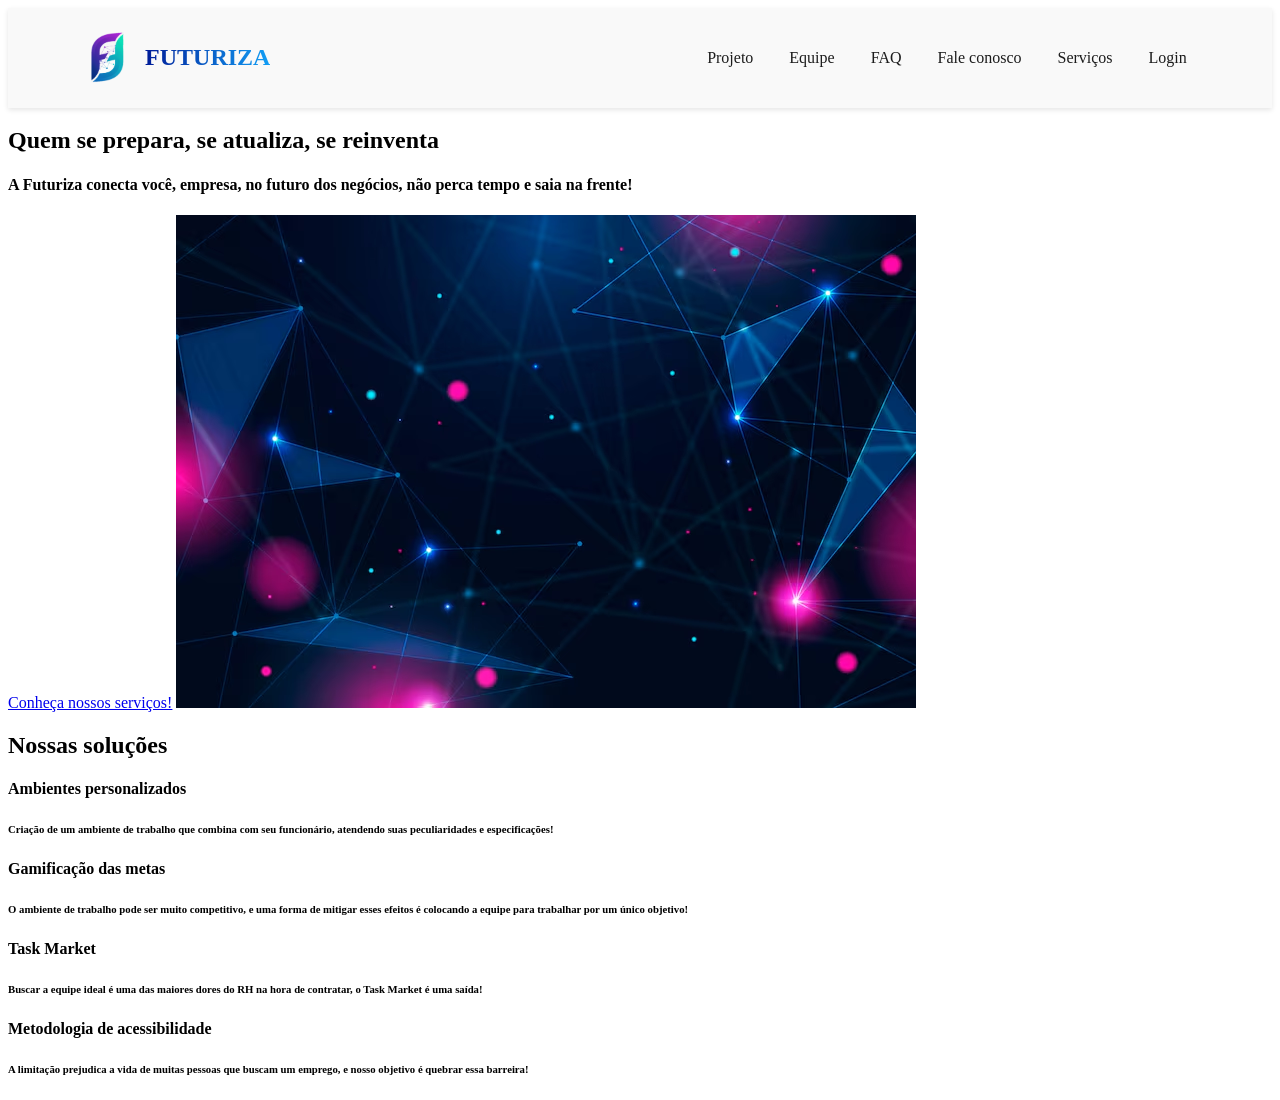
==== index.html @ 716cbae6 "Commit inicial" ====
<!DOCTYPE html>
<html lang="pt-br">
<head>
    <meta charset="UTF-8">
    <meta name="viewport" content="width=device-width, initial-scale=1.0">
    <link rel="stylesheet" href="css/style.css">
    <title>Document</title>
</head>
<body>
    <header>
        <section class="logoCompleto">
            <img src="img/Logo.png" alt="Logo da Futuriza">
            <div class="linkHome"><a href="index.html"><h1>FUTURIZA</h1></a></div>
        </section>
        <aside>
            <a href="sobre.html">Projeto</a>
            <a href="integrantes.html">Equipe</a>
            <a href="faq.html">FAQ</a>
            <a href="contato.html">Fale conosco</a>
            <a href="futuriza.html">Serviços</a>
            <a href="login.html">Login</a>
        </aside>
    </header>
    <main class="mainIndex">
        <section>
            <h1>Quem se prepara, se atualiza, se reinventa</h1>
            <h4>A Futuriza conecta você, empresa, no futuro dos negócios, não perca tempo e saia na frente!</h4>
            <a href="futuriza.html" class="button">Conheça nossos serviços!</a>
            <img src="img/fundoTechHome.avif" alt="Polígonos Azul e Roxo">
        </section>
        <section>
            <h2>Nossas soluções</h2>
            <nav class="quadros-container">
                <div class="quadros">
                    <h4>Ambientes personalizados</h4>
                    <h6>Criação de um ambiente de trabalho que combina
                        com seu funcionário, atendendo suas peculiaridades
                        e especificações!</h6>
                </div>
                <div class="quadros">
                    <h4>Gamificação das metas</h4>
                    <h6>O ambiente de trabalho pode ser muito competitivo,
                        e uma forma de mitigar esses efeitos é colocando
                        a equipe para trabalhar por um único objetivo!</h6>
                </div>
                <div class="quadros">
                    <h4>Task Market</h4>
                    <h6>Buscar a equipe ideal é uma das maiores dores do RH
                        na hora de contratar, o Task Market é uma saída!</h6>
                </div>
                <div class="quadros">
                    <h4>Metodologia de acessibilidade</h4>
                    <h6>A limitação prejudica a vida de muitas pessoas
                        que buscam um emprego, e nosso objetivo é quebrar
                        essa barreira!</h6>
                </div>
            </nav>
        </section>
    </main>
    <footer>

    </footer>   
</body>
</html>
---- css/style.css ----
header {
    background-color: #f9f9f9f9;
    padding: 15px 5%;
    display: flex;
    justify-content: space-between;
    align-items: center;
    box-shadow: 0 2px 5px rgba(0, 0, 0, 0.1);
}
.linkHome a{
    text-decoration: none;
}
.logoCompleto {
    display: flex;
    align-items: center;
}

.logoCompleto img {
    width: 13%;
}

.logoCompleto h1 {
    font-size: 1.5rem;
    background-image: linear-gradient(to right, #001c98, #129ef5);
    background-clip: text;
    color: transparent;
    margin: 0;
    font-weight: 700;
}

aside a {
    color: rgb(28, 28, 28);
    text-decoration: none;
    margin-right: 12px;
    padding: 5px 10px;
    
}

aside a:hover {
    color: rgb(35, 1, 122);
}




.contato {
    display: flex;
    flex-direction: column;
    align-items: center;
    justify-content: center;
    text-align: center;
    padding: 40px 20px;
    background-image: none; 
    background-color: #f8f9fa;
}
.contato h1 {
    color: #007bff;
    font-size: 2.5rem;
    margin-bottom: 20px;
}
.formulario {
    background-color: white; 
    border-radius: 15px;
    padding: 40px;
    max-width: 500px;
    width: 85%;
    margin: 20px auto; 
    box-shadow: 0 8px 25px rgba(0,0,0,0.15);
}
.formulario label {
    font-weight: 600;
    color: #343a40;
    margin-top: 5px;
}
.formulario input,
.formulario textarea {
    width: 100%;
    padding: 12px;
    margin-top: 6px;
    margin-bottom: 18px;
    border-radius: 8px;
    border: 1px solid #ced4da;
    font-size: 1rem;
    transition: border-color 0.3s;
}
.formulario input:focus,
.formulario textarea:focus {
    border-color: #007bff;
    outline: none;
    box-shadow: 0 0 0 3px rgba(0, 123, 255, 0.25);
}
.formulario button {
    align-self: center;
    width: 100%;
    padding: 12px 20px;
    border: none;
    border-radius: 50px;
    background-color: #28a745;
    color: white;
    font-size: 1.1rem;
    font-weight: 600;
    cursor: pointer;
    box-shadow: 0 4px 6px rgba(0,0,0,0.1);
    transition: background-color 0.3s, transform 0.3s;
}
.formulario button:hover {
    background-color: #1e7e34;
    transform: translateY(-2px);
}




.faq {
    
    background-image: none; 
    background-color: #f8f9fa; 
    display: flex;
    flex-direction: column;
    justify-content: center; 
    align-items: center;
    text-align: center;
    padding: 40px;
}
.perguntas {
    display: flex;
    flex-direction: column;
    align-items: center;
    background-color: white;
    border-radius: 10px;
    padding: 30px;
    max-width: 700px;
    box-shadow: 0 4px 15px rgba(0, 0, 0, 0.1);
}
.faq .texto h1 {
    color: #007bff;
    font-size: 2.5rem;
    margin-bottom: 30px;
}
.perguntas h3 {
    margin-top: 15px;
    color: #007bff;
    font-size: 1.3rem;
    font-weight: 600;
}
.perguntas p {
    margin-bottom: 15px;
    color: #444;
    line-height: 1.5;
    text-align: left;
    width: 100%;
}





.container-imagem{
    display: flex;
    justify-content: space-around;
    flex-wrap: wrap;
    margin: 50px auto;
    gap: 30px;
    padding: 0 20px;
}
.fotoIlda, .fotoPedro, .fotoLucas {
    width: 150px;
    height: 150px;
    object-fit: cover;
    border-radius: 50%;
    margin-bottom: 10px;
    border: 4px solid #007bff;
    box-shadow: 0 4px 8px rgba(0, 0, 0, 0.1);
}

.pessoasDaOng, .turmaDoBem, .roadMap, .fotoIlda, .fotoPedro, .fotoLucas {
    float: none; 
    margin: auto;
}


.container-imagem {
    display: flex;
    flex-wrap: wrap; 
    justify-content: center; 
    margin: 50px auto 0 auto;
    max-width: 800px;
}

.container-imagem > div {
    text-align: center;
    max-width: 250px;
    width: 50%;
    box-sizing: border-box; 
    padding: 0 10px;
    margin-bottom: 30px; 
}
.container-imagem > div:last-child {
    width: 100%; 
    max-width: 500px;
}


.container-imagem h3 {
    color: #343a40;
    font-size: 1.1rem;
    margin-top: 10px;
}
.container-imagem a {
    color: #007bff;
    font-weight: 600;
    transition: color 0.3s;
}
.container-imagem a:hover {
    color: #0056b3;
}
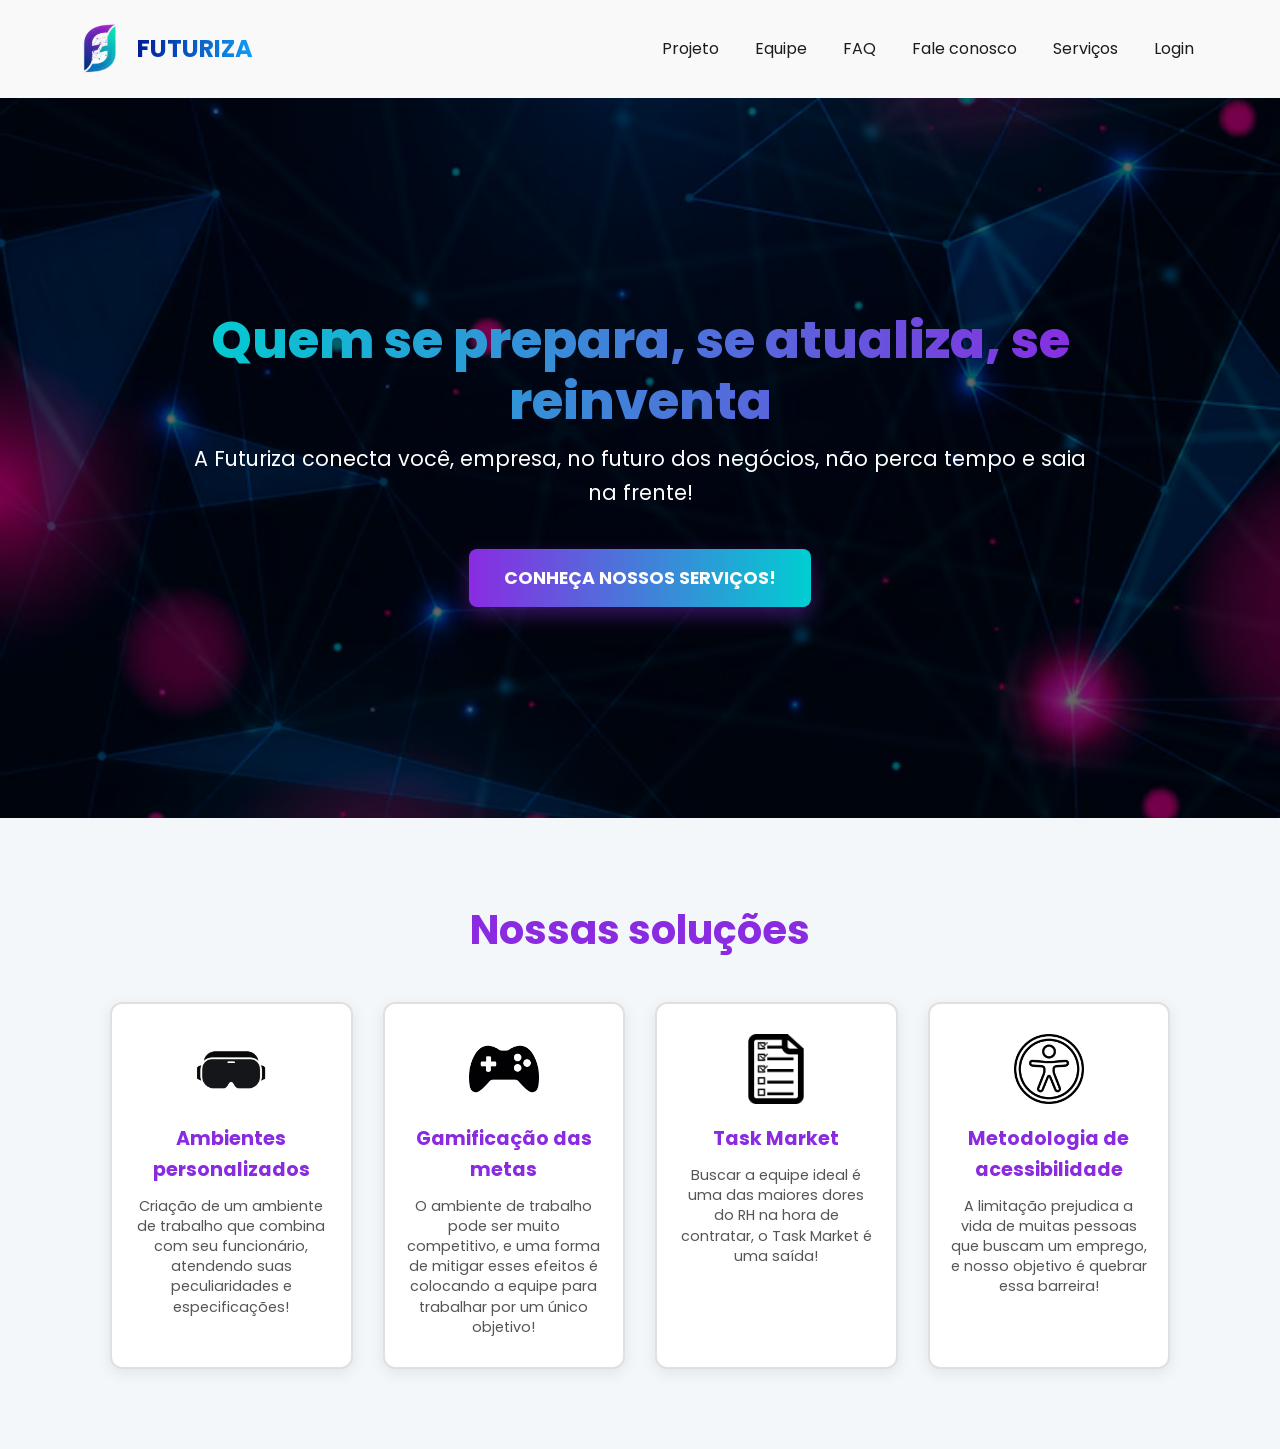
==== commit 14c70f40: "Versão 1.0" ====
--- a/index.html
+++ b/index.html
@@ -12,14 +12,14 @@
             <img src="img/Logo.png" alt="Logo da Futuriza">
             <div class="linkHome"><a href="index.html"><h1>FUTURIZA</h1></a></div>
         </section>
-        <aside>
+        <nav>
             <a href="sobre.html">Projeto</a>
             <a href="integrantes.html">Equipe</a>
             <a href="faq.html">FAQ</a>
             <a href="contato.html">Fale conosco</a>
             <a href="futuriza.html">Serviços</a>
             <a href="login.html">Login</a>
-        </aside>
+        </nav>
     </header>
     <main class="mainIndex">
         <section>
@@ -32,23 +32,27 @@
             <h2>Nossas soluções</h2>
             <nav class="quadros-container">
                 <div class="quadros">
+                    <img src="img/iconeVr.png" alt="Icone realidade virtual">
                     <h4>Ambientes personalizados</h4>
                     <h6>Criação de um ambiente de trabalho que combina
                         com seu funcionário, atendendo suas peculiaridades
                         e especificações!</h6>
                 </div>
                 <div class="quadros">
+                    <img src="img/iconeGame.png" alt="Icone game">
                     <h4>Gamificação das metas</h4>
                     <h6>O ambiente de trabalho pode ser muito competitivo,
                         e uma forma de mitigar esses efeitos é colocando
                         a equipe para trabalhar por um único objetivo!</h6>
                 </div>
                 <div class="quadros">
+                    <img src="img/iconeTask.png" alt="Icone task">
                     <h4>Task Market</h4>
                     <h6>Buscar a equipe ideal é uma das maiores dores do RH
                         na hora de contratar, o Task Market é uma saída!</h6>
                 </div>
                 <div class="quadros">
+                    <img src="img/iconeAcessibilidade.png" alt="Icone acessibilidade">
                     <h4>Metodologia de acessibilidade</h4>
                     <h6>A limitação prejudica a vida de muitas pessoas
                         que buscam um emprego, e nosso objetivo é quebrar
@@ -56,9 +60,6 @@
                 </div>
             </nav>
         </section>
-    </main>
-    <footer>
-
-    </footer>   
+    </main>  
 </body>
 </html>
--- a/css/style.css
+++ b/css/style.css
@@ -1,3 +1,21 @@
+@import url('https://fonts.googleapis.com/css2?family=Poppins&display=swap');
+
+/* ======================= GERAL ============================== */
+* {
+    box-sizing: border-box;
+    margin: 0;
+    padding: 0;
+}
+
+body {
+    font-family: 'Poppins', sans-serif;
+    background-color: #f4f7f9;
+    color: #333333;
+    line-height: 1.6;
+    min-height: 100vh;
+}
+
+
 header {
     background-color: #f9f9f9f9;
     padding: 15px 5%;
@@ -7,7 +25,7 @@
     box-shadow: 0 2px 5px rgba(0, 0, 0, 0.1);
 }
 .linkHome a{
-    text-decoration: none;
+    text-decoration: none;  
 }
 .logoCompleto {
     display: flex;
@@ -27,7 +45,7 @@
     font-weight: 700;
 }
 
-aside a {
+nav a {
     color: rgb(28, 28, 28);
     text-decoration: none;
     margin-right: 12px;
@@ -35,7 +53,669 @@
     
 }
 
-aside a:hover {
+nav a:hover {
+    color: rgb(35, 1, 122);
+}
+/* ======================= GERAL ============================== */
+/* ======================= CONTATO ============================== */
+
+.mainContato, .mainFaq {
+    position: relative;
+    min-height: 100vh;
+    display: flex;
+    justify-content: center;
+    align-items: center;
+    padding: 60px 0;
+}
+
+.mainContato img, .mainFaq img {
+    position: absolute;
+    top: 0;
+    left: 0;
+    width: 100%;
+    height: 100%;
+    min-height: 900px;
+    object-fit: cover;
+    z-index: 1;
+    filter: brightness(0.7);
+}
+
+.contato, .perguntas {
+    position: relative;
+    z-index: 2;
+    max-width: 800px;
+    width: 90%;
+    background-color: #ffffff;
+    border-radius: 15px;
+    box-shadow: 0 15px 40px rgba(0, 0, 0, 0.5);
+    padding: 40px;
+}
+
+.perguntas {
+    max-height: 857px; 
+    overflow-y: auto; 
+    padding: 30px;
+}
+
+.tituloContato, .tituloFaq {
+    text-align: center;
+    margin-bottom: 40px;
+}
+
+.tituloContato h1, .tituloFaq h1 {
+    background: linear-gradient(45deg, #8A2BE2, #00CED1);
+    -webkit-background-clip: text;
+    -webkit-text-fill-color: transparent;
+    font-weight: 700;
+    font-size: 2.5em;
+}
+
+.formulario-futuriza fieldset {
+    border: none;
+    padding: 0;
+    margin-bottom: 25px;
+}
+
+.formulario-futuriza legend {
+    font-size: 1.2em;
+    font-weight: 600;
+    color: #8A2BE2;
+    margin-bottom: 15px;
+    padding-bottom: 5px;
+    border-bottom: 1px solid #e0e0e0;
+    width: 100%;
+}
+
+.formulario-futuriza .campo {
+    margin-bottom: 20px;
+}
+
+.formulario-futuriza label {
+    display: block;
+    margin-bottom: 8px;
+    font-weight: 600;
+    font-size: 0.9em;
+    color: #333333;
+}
+
+.formulario-futuriza input[type="text"],
+.formulario-futuriza input[type="email"],
+.formulario-futuriza input[type="tel"],
+.formulario-futuriza textarea {
+    width: 100%;
+    padding: 15px 12px;
+    border: none;
+    border-bottom: 2px solid #e0e0e0;
+    background-color: transparent;
+    font-family: inherit;
+    font-size: 1em;
+    transition: border-bottom-color 0.4s ease, box-shadow 0.4s ease;
+    border-radius: 0;
+}
+
+.formulario-futuriza input::placeholder,
+.formulario-futuriza textarea::placeholder {
+    color: #a0a0a0;
+    font-style: italic;
+}
+
+.formulario-futuriza input:focus,
+.formulario-futuriza textarea:focus {
+    border-bottom: 2px solid #00CED1;
+    box-shadow: 0 4px 0 0 rgba(0, 206, 209, 0.1);
+    outline: none;
+}
+
+.formulario-futuriza textarea {
+    resize: vertical;
+    min-height: 100px;
+}
+
+.btn-enviar {
+    display: block;
+    width: 100%;
+    padding: 18px;
+    background: linear-gradient(90deg, #8A2BE2 0%, #00CED1 100%);
+    color: #ffffff;
+    border: none;
+    border-radius: 8px;
+    font-size: 1.1em;
+    font-weight: 700;
+    letter-spacing: 1px;
+    cursor: pointer;
+    text-transform: uppercase;
+    transition: all 0.3s ease;
+    box-shadow: 0 4px 15px rgba(138, 43, 226, 0.4);
+    margin-top: 30px;
+}
+
+.btn-enviar:hover {
+    background: linear-gradient(90deg, #9932CC 0%, #00BFFF 100%);
+    transform: translateY(-3px);
+    box-shadow: 0 8px 20px rgba(0, 206, 209, 0.5);
+}
+
+.perguntas h3 {
+    cursor: pointer;
+    background-color: #ffffff;
+    color: #8A2BE2;
+    padding: 15px 20px;
+    margin-bottom: 0px;
+    border: 1px solid #e0e0e0;
+    border-radius: 8px;
+    font-size: 1.1em;
+    font-weight: 600;
+    transition: all 0.3s ease;
+    display: flex;
+    justify-content: space-between;
+    align-items: center;
+    margin-top: 15px;
+}
+
+.perguntas h3:first-of-type {
+    margin-top: 0;
+}
+
+.perguntas h3:hover {
+    background-color: #F8F8FF;
+    border-color: #00CED1;
+}
+
+.perguntas p {
+    background-color: #f9f9f9;
+    color: #555555;
+    padding: 15px 25px;
+    margin-top: 0;
+    border-top: none;
+    border: 1px solid #e0e0e0;
+    border-top-left-radius: 0;
+    border-top-right-radius: 0;
+    border-bottom-left-radius: 8px;
+    border-bottom-right-radius: 8px;
+    font-size: 1em;
+    margin-bottom: 15px;
+}
+
+
+
+.faleComAtendente {
+    position: relative;
+    display: flex;
+    flex-direction: column;
+    justify-content: center;
+    align-items: center;
+    text-align: center;
+    min-height: 85vh;
+    padding: 80px 20px;
+    overflow: hidden;
+}
+
+.faleComAtendente img {
+    position: absolute;
+    top: 0;
+    left: 0;
+    width: 100%;
+    height: 100%;
+    object-fit: cover;
+    z-index: 1;
+    filter: brightness(0.4) saturate(1.2);
+}
+
+.faleComAtendente h1, 
+.faleComAtendente h3, 
+.faleComAtendente a {
+    position: relative;
+    z-index: 2;
+    color: #ffffff;
+    max-width: 900px;
+    margin: 0 auto;
+}
+
+.faleComAtendente h1 {
+    font-size: 3.5em;
+    font-weight: 800;
+    margin-bottom: 20px;
+    line-height: 1.2;
+    background: linear-gradient(90deg, #00CED1 0%, #8A2BE2 100%);
+    -webkit-background-clip: text;
+    -webkit-text-fill-color: transparent;
+}
+
+.faleComAtendente h3 {
+    font-size: 1.4em;
+    font-weight: 400;
+    margin-bottom: 40px;
+}
+
+.faleComAtendente a {
+    text-decoration: none;
+    padding: 15px 35px;
+    border-radius: 8px;
+    font-size: 1.1em;
+    font-weight: 700;
+    text-transform: uppercase;
+    background: linear-gradient(90deg, #8A2BE2 0%, #00CED1 100%);
+    box-shadow: 0 8px 20px rgba(138, 43, 226, 0.4);
+    transition: all 0.3s ease;
+}
+
+.faleComAtendente a:hover {
+    transform: translateY(-3px);
+    box-shadow: 0 10px 25px rgba(0, 206, 209, 0.6);
+    background: linear-gradient(90deg, #9932CC 0%, #00BFFF 100%);
+}
+
+article {
+    max-width: 1100px;
+    margin: 60px auto;
+    padding: 0;
+}
+
+article h2 {
+    color: #8A2BE2;
+    font-size: 2em;
+    font-weight: 700;
+    margin-bottom: 20px;
+    padding: 0 20px;
+}
+
+article h4 {
+    font-size: 1em;
+    font-weight: 400;
+    color: #555555;
+    margin-bottom: 40px;
+    white-space: pre-line;
+    padding: 0 20px;
+}
+
+.rolagem-fotos {
+    display: flex;
+    overflow-x: auto;
+    padding: 0 20px;
+    scrollbar-width: none;
+    -ms-overflow-style: none;
+}
+
+.rolagem-fotos::-webkit-scrollbar {
+    display: none;
+}
+
+.rolagem-fotos img {
+    flex-shrink: 0;
+    width: 300px;
+    height: 200px;
+    border-radius: 10px;
+    object-fit: cover;
+    margin-right: 20px;
+    transition: transform 0.3s ease;
+    border: 1px solid #9ab1f7;
+}
+
+.rolagem-fotos img:last-of-type {
+    margin-right: 20px;
+}
+
+.rolagem-fotos img:hover {
+    transform: scale(1.05);
+    box-shadow: 0 8px 20px rgba(0, 0, 0, 0.2);
+}
+
+section h2 {
+    max-width: 1100px;
+    margin: 60px auto 30px auto;
+    padding: 0 20px;
+    color: #8A2BE2;
+    font-size: 2em;
+    font-weight: 700;
+}
+
+.inovaçao-container {
+    max-width: 1100px;
+    margin: 0 auto 60px auto;
+    padding: 0 20px;
+    display: grid;
+    grid-template-columns: repeat(4, 1fr);
+    gap: 20px;
+    text-align: center;
+}
+
+.quadros-inovacao {
+    display: flex;
+    flex-direction: column;
+    justify-content: center;
+    align-items: center;
+    min-height: 180px;
+    background-color: #ffffff;
+    border-radius: 12px;
+    border: 2px solid #e0e0e0;
+    transition: all 0.3s ease;
+    box-shadow: 0 4px 12px rgba(0, 0, 0, 0.05);
+    padding: 20px 10px;
+}
+
+.quadros-inovacao img {
+    width: 60px;
+    height: 60px;
+    object-fit: contain;
+    margin-bottom: 15px;
+    transition: transform 0.3s ease;
+}
+
+.quadros-inovacao h4 {
+    color: #333333;
+    font-size: 1.1em;
+    font-weight: 600;
+}
+
+.quadros-inovacao:hover {
+    transform: translateY(-5px);
+    border-color: transparent;
+    border-width: 3px;
+    border-style: solid;
+    border-image: linear-gradient(45deg, #8A2BE2, #00CED1) 1;
+    box-shadow: 0 10px 20px rgba(0, 206, 209, 0.3);
+}
+
+.quadros-inovacao:hover img {
+    transform: scale(1.1);
+}
+
+
+.mainIndex section:first-child {
+    position: relative;
+    display: flex;
+    flex-direction: column;
+    justify-content: center;
+    align-items: center;
+    text-align: center;
+    min-height: 80vh;
+    padding: 80px 20px;
+    overflow: hidden;
+}
+
+.mainIndex section:first-child img {
+    position: absolute;
+    top: 0;
+    left: 0;
+    width: 100%;
+    height: 100%;
+    object-fit: cover;
+    z-index: 1;
+    filter: brightness(0.4) saturate(1.2);
+}
+
+.mainIndex section:first-child h1,
+.mainIndex section:first-child h4,
+.mainIndex section:first-child .button {
+    position: relative;
+    z-index: 2;
+    color: #ffffff;
+    max-width: 900px;
+    margin: 0 auto;
+}
+
+.mainIndex section:first-child h1 {
+    font-size: 3.2em;
+    font-weight: 800;
+    margin-bottom: 10px;
+    line-height: 1.2;
+    background: linear-gradient(90deg, #00CED1 0%, #8A2BE2 100%);
+    -webkit-background-clip: text;
+    -webkit-text-fill-color: transparent;
+}
+
+.mainIndex section:first-child h4 {
+    font-size: 1.3em;
+    font-weight: 400;
+    margin-bottom: 40px;
+}
+
+.mainIndex .button {
+    display: inline-block;
+    text-decoration: none;
+    padding: 15px 35px;
+    border-radius: 8px;
+    font-size: 1.1em;
+    font-weight: 700;
+    text-transform: uppercase;
+    background: linear-gradient(90deg, #8A2BE2 0%, #00CED1 100%);
+    box-shadow: 0 8px 20px rgba(138, 43, 226, 0.4);
+    transition: all 0.3s ease;
+}
+
+.mainIndex .button:hover {
+    transform: translateY(-3px);
+    box-shadow: 0 10px 25px rgba(0, 206, 209, 0.6);
+    background: linear-gradient(90deg, #9932CC 0%, #00BFFF 100%);
+}
+
+.mainIndex section:last-child {
+    max-width: 1100px;
+    margin: 80px auto;
+    padding: 0 20px;
+}
+
+.mainIndex section:last-child h2 {
+    text-align: center;
+    color: #8A2BE2;
+    font-size: 2.5em;
+    font-weight: 700;
+    margin-bottom: 40px;
+}
+
+.quadros-container {
+    display: grid;
+    grid-template-columns: repeat(4, 1fr);
+    gap: 30px;
+}
+
+.quadros {
+    display: flex;
+    flex-direction: column;
+    align-items: center;
+    text-align: center;
+    background-color: #ffffff;
+    border-radius: 12px;
+    border: 2px solid #e0e0e0;
+    transition: all 0.3s ease;
+    box-shadow: 0 4px 15px rgba(0, 0, 0, 0.08);
+    padding: 30px 20px;
+}
+
+.quadros img {
+    width: 70px;
+    height: 70px;
+    object-fit: contain;
+    margin-bottom: 20px;
+    transition: transform 0.3s ease;
+}
+
+.quadros h4 {
+    color: #8A2BE2;
+    font-size: 1.2em;
+    font-weight: 700;
+    margin-bottom: 10px;
+}
+
+.quadros h6 {
+    color: #555555;
+    font-size: 0.9em;
+    font-weight: 400;
+    line-height: 1.4;
+    min-height: 70px;
+}
+
+.quadros:hover {
+    transform: translateY(-8px);
+    border-color: transparent;
+    border-width: 3px;
+    border-style: solid;
+    border-image: linear-gradient(45deg, #8A2BE2, #00CED1) 1;
+    box-shadow: 0 15px 30px rgba(0, 206, 209, 0.4);
+}
+
+.quadros:hover img {
+    transform: scale(1.1);
+}
+
+
+
+.container-imagem {
+    max-width: 1200px;
+    margin: 60px auto;
+    padding: 0 20px;
+    display: grid;
+    grid-template-columns: repeat(auto-fit, minmax(250px, 1fr));
+    gap: 40px 20px;
+    justify-items: center;
+    align-items: center;
+}
+
+.texto {
+    grid-column: 1 / -1;
+    width: 100%;
+    text-align: center;
+}
+
+.texto h1 {
+    background: linear-gradient(45deg, #8A2BE2, #C042F3);
+    -webkit-background-clip: text;
+    -webkit-text-fill-color: transparent;
+    font-size: 2.5em;
+    font-weight: 700;
+    margin-bottom: 50px;
+}
+
+.fotoPedro, .fotoLucas, .fotoIlda {
+    width: 180px;
+    height: 180px;
+    object-fit: cover;
+    border-radius: 50%;
+    margin-bottom: 10px;
+    border: 4px solid #00CED1;
+    box-shadow: 0 4px 15px rgba(138, 43, 226, 0.3);
+    transition: all 0.3s ease;
+}
+
+.container-imagem h3 {
+    width: 250px;
+    text-align: center;
+    font-size: 1.1em;
+    font-weight: 400;
+    line-height: 1.4;
+    color: #333333;
+    margin-top: -10px;
+    margin-bottom: 50px;
+    grid-column: auto / span 1;
+}
+
+.container-imagem h3 br:first-of-type {
+    display: none;
+}
+
+.container-imagem h3 {
+    font-weight: 600;
+}
+
+.container-imagem a {
+    display: block;
+    text-decoration: none;
+    font-weight: 600;
+    color: #00CED1;
+    transition: color 0.3s;
+}
+
+.container-imagem a:hover {
+    color: #8A2BE2;
+}
+
+.container-imagem img:hover {
+    border: 4px solid transparent;
+    border-image: linear-gradient(45deg, #8A2BE2, #00CED1) 1;
+    box-shadow: 0 0 20px rgba(0, 206, 209, 0.7);
+    transform: scale(1.05);
+}
+
+
+
+
+
+
+
+
+
+
+
+
+
+
+
+
+
+
+
+
+
+
+
+
+
+
+
+/* body {
+    font-family: "Poppins", sans-serif;
+    background-color: #f4f4f9;
+    display: flex;
+    flex-direction: column;
+}
+
+main {
+    flex-grow: 1;
+    max-width: 1200px;
+    width: 100%;
+    margin: 0 auto;
+    padding: 20px 0;
+    height: 100%;
+    min-height: 1000px;
+}
+header {
+    background-color: #f9f9f9f9;
+    padding: 15px 5%;
+    display: flex;
+    justify-content: space-between;
+    align-items: center;
+    box-shadow: 0 2px 5px rgba(0, 0, 0, 0.1);
+}
+.linkHome a{
+    text-decoration: none;  
+}
+.logoCompleto {
+    display: flex;
+    align-items: center;
+}
+
+.logoCompleto img {
+    width: 13%;
+}
+
+.logoCompleto h1 {
+    font-size: 1.5rem;
+    background-image: linear-gradient(to right, #001c98, #129ef5);
+    background-clip: text;
+    color: transparent;
+    margin: 0;
+    font-weight: 700;
+}
+
+nav a {
+    color: rgb(28, 28, 28);
+    text-decoration: none;
+    margin-right: 12px;
+    padding: 5px 10px;
+    
+}
+
+nav a:hover {
     color: rgb(35, 1, 122);
 }
 
@@ -212,4 +892,4 @@
 }
 .container-imagem a:hover {
     color: #0056b3;
-}+} */
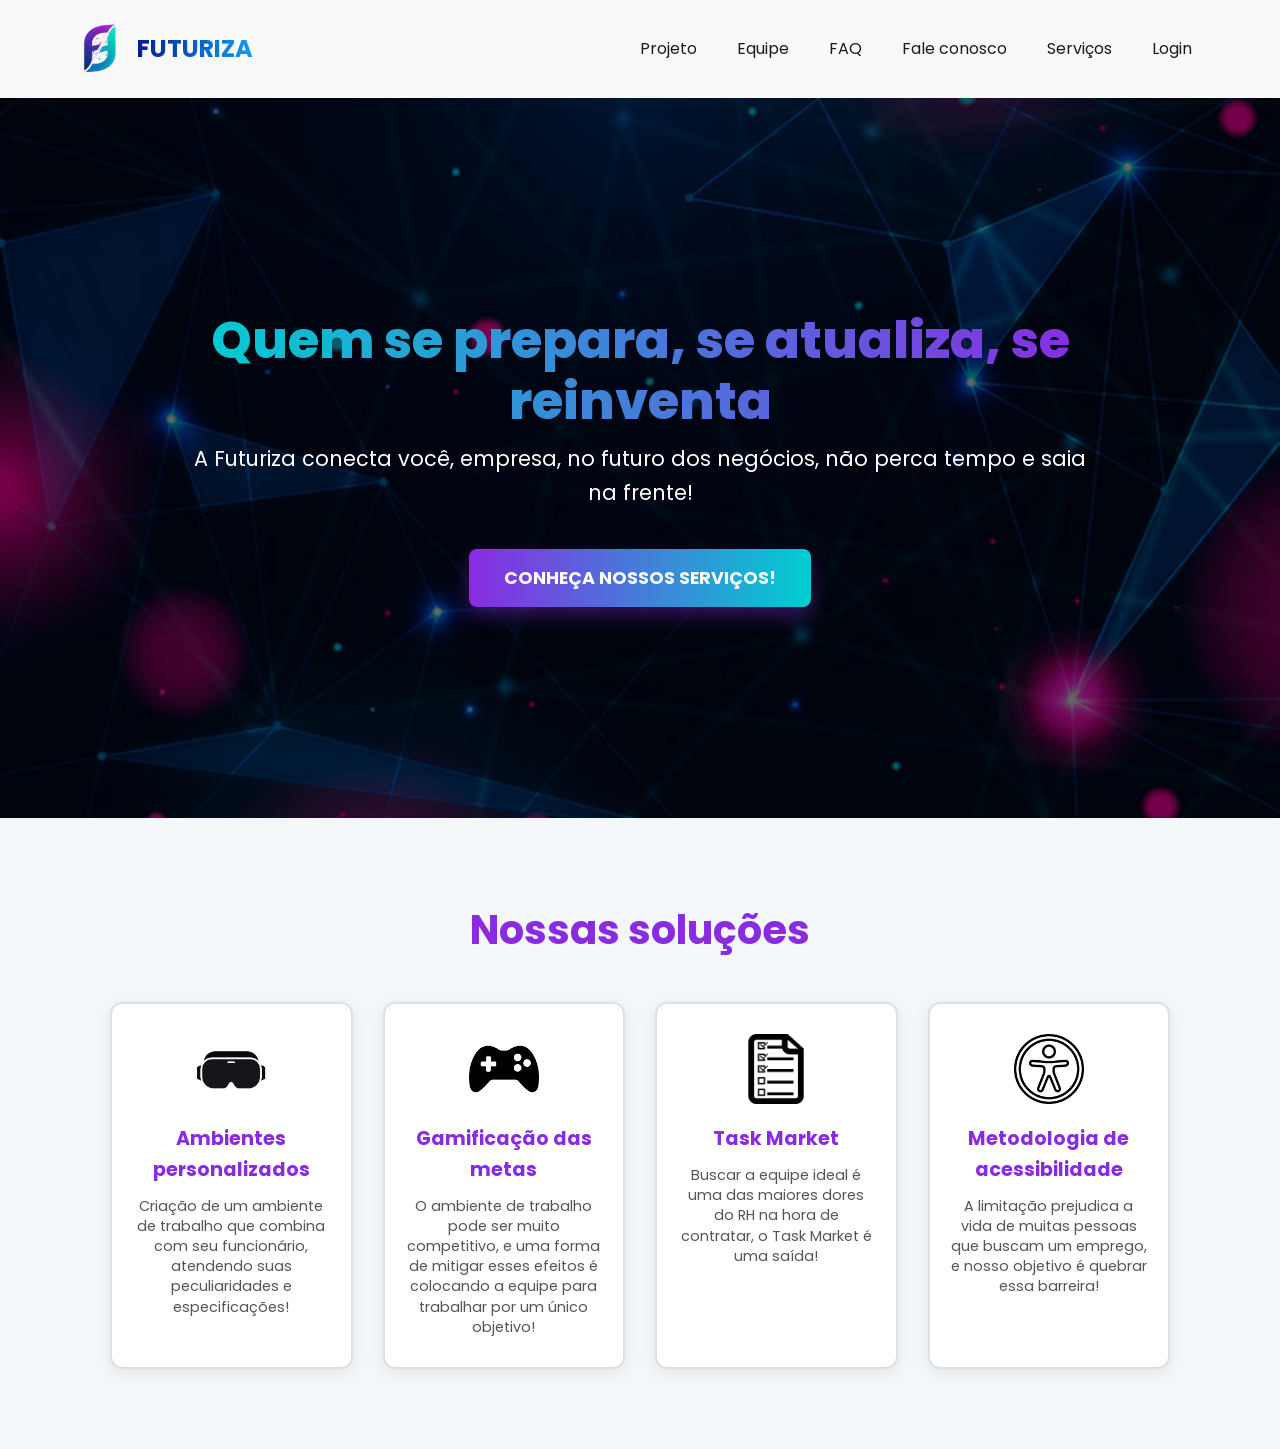
==== commit 45d0a162: "Versao2.0" ====
--- a/index.html
+++ b/index.html
@@ -9,7 +9,7 @@
 <body>
     <header>
         <section class="logoCompleto">
-            <img src="img/Logo.png" alt="Logo da Futuriza">
+            <img src="assets/img/Logo.png" alt="Logo da Futuriza">
             <div class="linkHome"><a href="index.html"><h1>FUTURIZA</h1></a></div>
         </section>
         <nav>
@@ -26,33 +26,33 @@
             <h1>Quem se prepara, se atualiza, se reinventa</h1>
             <h4>A Futuriza conecta você, empresa, no futuro dos negócios, não perca tempo e saia na frente!</h4>
             <a href="futuriza.html" class="button">Conheça nossos serviços!</a>
-            <img src="img/fundoTechHome.avif" alt="Polígonos Azul e Roxo">
+            <img src="assets/img/fundoTechHome.avif" alt="Polígonos Azul e Roxo">
         </section>
         <section>
             <h2>Nossas soluções</h2>
             <nav class="quadros-container">
                 <div class="quadros">
-                    <img src="img/iconeVr.png" alt="Icone realidade virtual">
+                    <img src="assets/icons/iconeVr.png" alt="Icone realidade virtual">
                     <h4>Ambientes personalizados</h4>
                     <h6>Criação de um ambiente de trabalho que combina
                         com seu funcionário, atendendo suas peculiaridades
                         e especificações!</h6>
                 </div>
                 <div class="quadros">
-                    <img src="img/iconeGame.png" alt="Icone game">
+                    <img src="assets/icons/iconeGame.png" alt="Icone game">
                     <h4>Gamificação das metas</h4>
                     <h6>O ambiente de trabalho pode ser muito competitivo,
                         e uma forma de mitigar esses efeitos é colocando
                         a equipe para trabalhar por um único objetivo!</h6>
                 </div>
                 <div class="quadros">
-                    <img src="img/iconeTask.png" alt="Icone task">
+                    <img src="assets/icons/iconeTask.png" alt="Icone task">
                     <h4>Task Market</h4>
                     <h6>Buscar a equipe ideal é uma das maiores dores do RH
                         na hora de contratar, o Task Market é uma saída!</h6>
                 </div>
                 <div class="quadros">
-                    <img src="img/iconeAcessibilidade.png" alt="Icone acessibilidade">
+                    <img src="assets/icons/iconeAcessibilidade.png" alt="Icone acessibilidade">
                     <h4>Metodologia de acessibilidade</h4>
                     <h6>A limitação prejudica a vida de muitas pessoas
                         que buscam um emprego, e nosso objetivo é quebrar
--- a/css/style.css
+++ b/css/style.css
@@ -4,17 +4,15 @@
 * {
     box-sizing: border-box;
     margin: 0;
-    padding: 0;
 }
 
 body {
     font-family: 'Poppins', sans-serif;
     background-color: #f4f7f9;
-    color: #333333;
     line-height: 1.6;
     min-height: 100vh;
-}
-
+    color: #333333;
+}
 
 header {
     background-color: #f9f9f9f9;
@@ -24,9 +22,17 @@
     align-items: center;
     box-shadow: 0 2px 5px rgba(0, 0, 0, 0.1);
 }
+
 .linkHome a{
-    text-decoration: none;  
-}
+    text-decoration: none;
+    transition: all 0.3s ease;
+    display: inline-block;
+}
+.linkHome a:hover{
+    background-color: #f9f9f9f9;
+    transform: translateY(-4px);
+}
+
 .logoCompleto {
     display: flex;
     align-items: center;
@@ -49,15 +55,20 @@
     color: rgb(28, 28, 28);
     text-decoration: none;
     margin-right: 12px;
-    padding: 5px 10px;
-    
+    padding: 8px 12px;
+    border-radius: 12px;
+    transition: all 0.3s ease;
+    display: inline-block;
 }
 
 nav a:hover {
-    color: rgb(35, 1, 122);
+    color: #8A2BE2;
+    background-color: #f9f9f9f9;
+    box-shadow: 0 4px 10px rgba(0, 0, 0, 0.15);
+    transform: translateY(-2px);
 }
 /* ======================= GERAL ============================== */
-/* ======================= CONTATO ============================== */
+/* ======================= CONTATO/FAQ ============================== */
 
 .mainContato, .mainFaq {
     position: relative;
@@ -88,12 +99,15 @@
     background-color: #ffffff;
     border-radius: 15px;
     box-shadow: 0 15px 40px rgba(0, 0, 0, 0.5);
+}
+
+.contato {
     padding: 40px;
 }
 
 .perguntas {
-    max-height: 857px; 
-    overflow-y: auto; 
+    max-height: 857px;
+    overflow-y: auto;
     padding: 30px;
 }
 
@@ -235,8 +249,8 @@
     font-size: 1em;
     margin-bottom: 15px;
 }
-
-
+/* ======================= CONTATO/FAQ ============================== */
+/* ======================= FUTURIZA/INDEX============================== */
 
 .faleComAtendente {
     position: relative;
@@ -420,7 +434,6 @@
     transform: scale(1.1);
 }
 
-
 .mainIndex section:first-child {
     position: relative;
     display: flex;
@@ -432,7 +445,6 @@
     padding: 80px 20px;
     overflow: hidden;
 }
-
 .mainIndex section:first-child img {
     position: absolute;
     top: 0;
@@ -443,7 +455,6 @@
     z-index: 1;
     filter: brightness(0.4) saturate(1.2);
 }
-
 .mainIndex section:first-child h1,
 .mainIndex section:first-child h4,
 .mainIndex section:first-child .button {
@@ -453,7 +464,6 @@
     max-width: 900px;
     margin: 0 auto;
 }
-
 .mainIndex section:first-child h1 {
     font-size: 3.2em;
     font-weight: 800;
@@ -463,13 +473,11 @@
     -webkit-background-clip: text;
     -webkit-text-fill-color: transparent;
 }
-
 .mainIndex section:first-child h4 {
     font-size: 1.3em;
     font-weight: 400;
     margin-bottom: 40px;
 }
-
 .mainIndex .button {
     display: inline-block;
     text-decoration: none;
@@ -481,20 +489,19 @@
     background: linear-gradient(90deg, #8A2BE2 0%, #00CED1 100%);
     box-shadow: 0 8px 20px rgba(138, 43, 226, 0.4);
     transition: all 0.3s ease;
-}
-
+
+}
 .mainIndex .button:hover {
     transform: translateY(-3px);
     box-shadow: 0 10px 25px rgba(0, 206, 209, 0.6);
     background: linear-gradient(90deg, #9932CC 0%, #00BFFF 100%);
-}
-
+
+}
 .mainIndex section:last-child {
     max-width: 1100px;
     margin: 80px auto;
     padding: 0 20px;
 }
-
 .mainIndex section:last-child h2 {
     text-align: center;
     color: #8A2BE2;
@@ -502,6 +509,7 @@
     font-weight: 700;
     margin-bottom: 40px;
 }
+
 
 .quadros-container {
     display: grid;
@@ -557,18 +565,17 @@
 .quadros:hover img {
     transform: scale(1.1);
 }
-
-
+/* ======================= FUTURIZA/INDEX ============================== */
+/* ======================= INTEGRANTES ============================== */
 
 .container-imagem {
     max-width: 1200px;
     margin: 60px auto;
     padding: 0 20px;
     display: grid;
-    grid-template-columns: repeat(auto-fit, minmax(250px, 1fr));
-    gap: 40px 20px;
+    grid-template-columns: repeat(auto-fit, minmax(280px, 1fr));
+    gap: 40px 30px;
     justify-items: center;
-    align-items: center;
 }
 
 .texto {
@@ -586,310 +593,312 @@
     margin-bottom: 50px;
 }
 
-.fotoPedro, .fotoLucas, .fotoIlda {
+.membro-1, .membro-2, .membro-3 {
+    width: 100%;
+    max-width: 300px;
+    padding: 20px;
+    text-align: center;
+    background-color: #ffffff;
+    border-radius: 12px;
+    border: 2px solid #e0e0e0;
+    box-shadow: 0 6px 15px rgba(0, 0, 0, 0.1);
+    transition: all 0.3s ease;
+}
+
+.membro-1 img, .membro-2 img, .membro-3 img {
     width: 180px;
     height: 180px;
     object-fit: cover;
     border-radius: 50%;
-    margin-bottom: 10px;
+    margin-bottom: 15px;
     border: 4px solid #00CED1;
     box-shadow: 0 4px 15px rgba(138, 43, 226, 0.3);
     transition: all 0.3s ease;
 }
 
-.container-imagem h3 {
-    width: 250px;
-    text-align: center;
+.membro-1 h3, .membro-2 h3, .membro-3 h3 {
     font-size: 1.1em;
-    font-weight: 400;
+    font-weight: 600;
     line-height: 1.4;
     color: #333333;
-    margin-top: -10px;
-    margin-bottom: 50px;
-    grid-column: auto / span 1;
-}
-
-.container-imagem h3 br:first-of-type {
-    display: none;
-}
-
-.container-imagem h3 {
-    font-weight: 600;
-}
-
-.container-imagem a {
+    margin-bottom: 0;
+}
+
+.membro-1 a, .membro-2 a, .membro-3 a {
     display: block;
     text-decoration: none;
     font-weight: 600;
     color: #00CED1;
     transition: color 0.3s;
-}
-
-.container-imagem a:hover {
-    color: #8A2BE2;
-}
-
-.container-imagem img:hover {
+    margin-top: 5px;
+}
+
+.membro-1 a:hover, .membro-2 a:hover, .membro-3 a:hover {
+    color: #8A2BE2;
+}
+
+.membro-1:hover img, .membro-2:hover img, .membro-3:hover img {
     border: 4px solid transparent;
     border-image: linear-gradient(45deg, #8A2BE2, #00CED1) 1;
     box-shadow: 0 0 20px rgba(0, 206, 209, 0.7);
     transform: scale(1.05);
 }
 
-
-
-
-
-
-
-
-
-
-
-
-
-
-
-
-
-
-
-
-
-
-
-
-
-
-
-/* body {
-    font-family: "Poppins", sans-serif;
-    background-color: #f4f4f9;
+.membro-1:hover, .membro-2:hover, .membro-3:hover {
+    transform: translateY(-5px);
+    box-shadow: 0 10px 25px rgba(0, 0, 0, 0.2);
+}
+/* ======================= INTEGRANTES ============================== */
+/* ======================= LOGIN ============================== */
+
+.mainLogin {
+    display: flex;
+    width: 90%;
+    max-width: 1100px;
+    min-height: 700px;
+    margin: 40px auto;
+    border-radius: 20px;
+    overflow: hidden;
+    box-shadow: 0 20px 50px rgba(0, 0, 0, 0.2);
+}
+
+.mainLogin section:first-child {
+    position: relative;
+    flex: 1;
+    background-color: #5d3f94;
+    color: #ffffff;
+    padding: 50px;
     display: flex;
     flex-direction: column;
-}
-
-main {
-    flex-grow: 1;
-    max-width: 1200px;
-    width: 100%;
+    justify-content: center;
+    align-items: center; 
+    text-align: center;
+    overflow: hidden;
+}
+
+.mainLogin section:first-child h1 {
+    font-size: 2.5em;
+    font-weight: 800;
+    margin-bottom: 5px;
+    line-height: 1.2;
+    color: #ffffff; /* Corrigido: Texto branco para aparecer no fundo roxo */
+}
+
+.mainLogin section:first-child h2 {
+    font-size: 1.2em;
+    font-weight: 400;
+    margin-top: 0;
+    margin-bottom: 30px;
+    color:#ffffff;
+    max-width: 90%;
+}
+
+.mainLogin section:first-child img {
+    position: absolute;
+    top: 0;
+    left: 0;
+    width: 100%;
+    height: 100%;
+    object-fit: cover;
+    opacity: 0.4;
+    z-index: 1;
+}
+
+.mainLogin section:first-child h1, .mainLogin section:first-child h2 {
+    z-index: 2;
+    position: relative;
+}
+
+.login-container {
+    flex: 1;
+    background-color: #ffffff;
+    padding: 50px;
+    display: flex;
+    flex-direction: column;
+    justify-content: center;
+    text-align: center;
+}
+
+.login-titulo {
+    font-size: 1.8em;
+    font-weight: 700;
+    color: #8A2BE2;
+    margin-bottom: 30px;
+}
+
+.ligar-buttons {
+    display: flex;
+    justify-content: center;
+    gap: 10px;
+    margin-bottom: 30px;
+    background-color: #f0f0f0;
+    border-radius: 10px;
+    padding: 5px;
+}
+
+.ligar-buttons button {
+    background: none;
+    border: none;
+    padding: 10px 20px;
+    border-radius: 8px;
+    font-size: 0.95em;
+    font-weight: 600;
+    color: #555;
+    cursor: pointer;
+    transition: all 0.3s ease;
+    flex: 1;
+}
+
+.ligar-buttons button.ativo {
+    background: linear-gradient(90deg, #8A2BE2 0%, #00CED1 100%);
+    color: #ffffff;
+    box-shadow: 0 4px 10px rgba(0, 0, 0, 0.1);
+}
+
+.login-form {
+    width: 100%;
+}
+
+.entradaDados {
+    margin-bottom: 20px;
+    text-align: left;
+}
+
+.entradaDados label {
+    display: none;
+}
+
+.entradaDados input {
+    width: 100%;
+    padding: 12px 15px;
+    border: 1px solid #ddd;
+    border-radius: 8px;
+    font-size: 1em;
+    transition: border-color 0.3s ease, box-shadow 0.3s ease;
+}
+
+.entradaDados input:focus {
+    border-color: #8A2BE2;
+    box-shadow: 0 0 0 3px rgba(138, 43, 226, 0.2);
+    outline: none;
+}
+
+.esqueceuSenha {
+    text-align: right;
+    margin-bottom: 25px;
+    font-size: 0.9em;
+}
+
+.esqueceuSenha a {
+    color: #8A2BE2;
+    text-decoration: none;
+    font-weight: 500;
+}
+
+.login-button {
+    width: 100%;
+    padding: 15px;
+    border: none;
+    border-radius: 8px;
+    font-size: 1.1em;
+    font-weight: 700;
+    color: #ffffff;
+    background: linear-gradient(90deg, #8A2BE2 0%, #C042F3 100%);
+    cursor: pointer;
+    transition: all 0.3s ease;
+    box-shadow: 0 8px 20px rgba(138, 43, 226, 0.4);
+}
+
+.login-button:hover {
+    transform: translateY(-3px);
+    box-shadow: 0 10px 25px rgba(0, 206, 209, 0.6);
+    background: linear-gradient(90deg, #9932CC 0%, #00BFFF 100%);
+}
+
+.linkCadastro {
+    margin-top: 25px;
+    font-size: 0.9em;
+    color: #666;
+}
+
+.linkCadastro a {
+    color: #00CED1;
+    text-decoration: none;
+    font-weight: 600;
+}
+/* ======================= LOGIN ============================== */
+/* ======================= SOBRE ============================== */
+
+.mainSobre {
+    background-color: #e9ecef;
+    max-width: 1300px;
     margin: 0 auto;
     padding: 20px 0;
-    height: 100%;
-    min-height: 1000px;
-}
-header {
-    background-color: #f9f9f9f9;
-    padding: 15px 5%;
-    display: flex;
-    justify-content: space-between;
-    align-items: center;
-    box-shadow: 0 2px 5px rgba(0, 0, 0, 0.1);
-}
-.linkHome a{
-    text-decoration: none;  
-}
-.logoCompleto {
-    display: flex;
-    align-items: center;
-}
-
-.logoCompleto img {
-    width: 13%;
-}
-
-.logoCompleto h1 {
-    font-size: 1.5rem;
-    background-image: linear-gradient(to right, #001c98, #129ef5);
-    background-clip: text;
-    color: transparent;
-    margin: 0;
-    font-weight: 700;
-}
-
-nav a {
-    color: rgb(28, 28, 28);
-    text-decoration: none;
-    margin-right: 12px;
-    padding: 5px 10px;
-    
-}
-
-nav a:hover {
-    color: rgb(35, 1, 122);
-}
-
-
-
-
-.contato {
-    display: flex;
-    flex-direction: column;
-    align-items: center;
-    justify-content: center;
-    text-align: center;
-    padding: 40px 20px;
-    background-image: none; 
-    background-color: #f8f9fa;
-}
-.contato h1 {
-    color: #007bff;
-    font-size: 2.5rem;
-    margin-bottom: 20px;
-}
-.formulario {
-    background-color: white; 
+    min-height: 100vh;
+}
+
+article {
+    max-width: 900px;
+    margin: 30px auto;
+    padding: 40px 40px 50px 40px;
+    background-color: #ffffff;
     border-radius: 15px;
-    padding: 40px;
-    max-width: 500px;
-    width: 85%;
-    margin: 20px auto; 
-    box-shadow: 0 8px 25px rgba(0,0,0,0.15);
-}
-.formulario label {
-    font-weight: 600;
-    color: #343a40;
-    margin-top: 5px;
-}
-.formulario input,
-.formulario textarea {
-    width: 100%;
-    padding: 12px;
-    margin-top: 6px;
-    margin-bottom: 18px;
-    border-radius: 8px;
-    border: 1px solid #ced4da;
-    font-size: 1rem;
-    transition: border-color 0.3s;
-}
-.formulario input:focus,
-.formulario textarea:focus {
-    border-color: #007bff;
-    outline: none;
-    box-shadow: 0 0 0 3px rgba(0, 123, 255, 0.25);
-}
-.formulario button {
-    align-self: center;
-    width: 100%;
-    padding: 12px 20px;
-    border: none;
-    border-radius: 50px;
-    background-color: #28a745;
-    color: white;
-    font-size: 1.1rem;
-    font-weight: 600;
-    cursor: pointer;
-    box-shadow: 0 4px 6px rgba(0,0,0,0.1);
-    transition: background-color 0.3s, transform 0.3s;
-}
-.formulario button:hover {
-    background-color: #1e7e34;
-    transform: translateY(-2px);
-}
-
-
-
-
-.faq {
-    
-    background-image: none; 
-    background-color: #f8f9fa; 
-    display: flex;
-    flex-direction: column;
-    justify-content: center; 
-    align-items: center;
-    text-align: center;
-    padding: 40px;
-}
-.perguntas {
-    display: flex;
-    flex-direction: column;
-    align-items: center;
-    background-color: white;
-    border-radius: 10px;
-    padding: 30px;
-    max-width: 700px;
-    box-shadow: 0 4px 15px rgba(0, 0, 0, 0.1);
-}
-.faq .texto h1 {
-    color: #007bff;
-    font-size: 2.5rem;
+    box-shadow: 0 10px 30px rgba(0, 0, 0, 0.08);
+}
+
+article h2 {
+    color: #8A2BE2;
+    font-size: 2em;
+    font-weight: 700;
+    padding-top: 0;
     margin-bottom: 30px;
-}
-.perguntas h3 {
-    margin-top: 15px;
-    color: #007bff;
-    font-size: 1.3rem;
-    font-weight: 600;
-}
-.perguntas p {
+    text-align: center;
+}
+
+.descritivo {
+    max-width: 100%;
+    margin: 0 auto;
+}
+
+.descritivo p {
+    font-size: 1.1em;
+    font-weight: 400;
+    color: #555555;
+    line-height: 1.8;
+    text-align: justify;
+    margin-bottom: 1.5em;
+}
+
+.descritivo h3 {
+    color: #00CED1;
+    font-size: 1.4em;
+    font-weight: 700;
+    margin-top: 30px;
     margin-bottom: 15px;
-    color: #444;
-    line-height: 1.5;
-    text-align: left;
-    width: 100%;
-}
-
-
-
-
-
-.container-imagem{
-    display: flex;
-    justify-content: space-around;
-    flex-wrap: wrap;
-    margin: 50px auto;
-    gap: 30px;
-    padding: 0 20px;
-}
-.fotoIlda, .fotoPedro, .fotoLucas {
-    width: 150px;
-    height: 150px;
-    object-fit: cover;
-    border-radius: 50%;
-    margin-bottom: 10px;
-    border: 4px solid #007bff;
-    box-shadow: 0 4px 8px rgba(0, 0, 0, 0.1);
-}
-
-.pessoasDaOng, .turmaDoBem, .roadMap, .fotoIlda, .fotoPedro, .fotoLucas {
-    float: none; 
-    margin: auto;
-}
-
-
-.container-imagem {
-    display: flex;
-    flex-wrap: wrap; 
-    justify-content: center; 
-    margin: 50px auto 0 auto;
-    max-width: 800px;
-}
-
-.container-imagem > div {
-    text-align: center;
-    max-width: 250px;
-    width: 50%;
-    box-sizing: border-box; 
-    padding: 0 10px;
-    margin-bottom: 30px; 
-}
-.container-imagem > div:last-child {
-    width: 100%; 
-    max-width: 500px;
-}
-
-
-.container-imagem h3 {
-    color: #343a40;
-    font-size: 1.1rem;
-    margin-top: 10px;
-}
-.container-imagem a {
-    color: #007bff;
-    font-weight: 600;
-    transition: color 0.3s;
-}
-.container-imagem a:hover {
-    color: #0056b3;
-} */+    border-bottom: 2px solid #f0f0f0;
+    padding-bottom: 5px;
+}
+
+.descritivo ul {
+    list-style: none;
+    padding-left: 0;
+    margin-bottom: 1.5em;
+}
+
+.descritivo ul li {
+    position: relative;
+    padding-left: 20px;
+    font-size: 1.1em;
+    line-height: 1.8;
+    color: #444444;
+}
+
+.descritivo ul li::before {
+    content: "•";
+    position: absolute;
+    left: 0;
+    color: #8A2BE2;
+    font-size: 1.2em;
+    line-height: 1.2;
+}
+/* ======================= SOBRE ============================== */
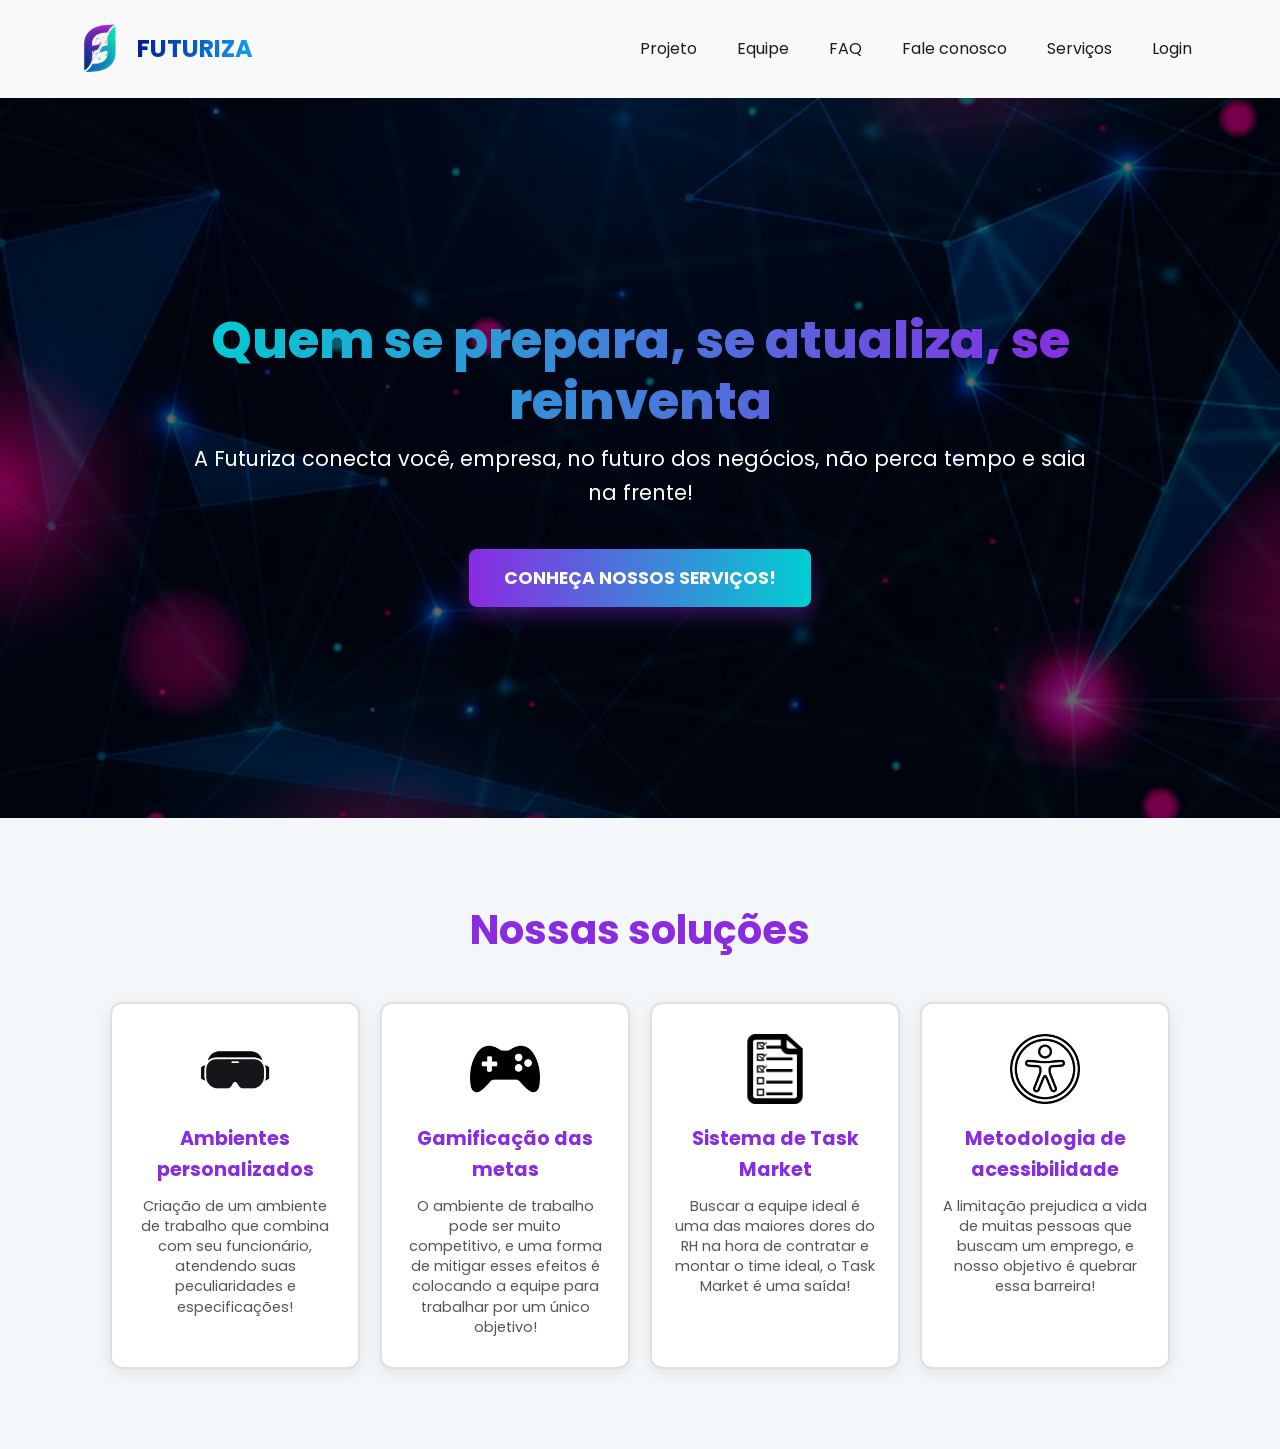
==== commit 6e8db9b8: "Versao 2.5 (responsivo)" ====
--- a/index.html
+++ b/index.html
@@ -4,6 +4,8 @@
     <meta charset="UTF-8">
     <meta name="viewport" content="width=device-width, initial-scale=1.0">
     <link rel="stylesheet" href="css/style.css">
+    <link rel="stylesheet" href="css/small.css">
+    <link rel="stylesheet" href="css/medium.css">
     <title>Document</title>
 </head>
 <body>
@@ -34,29 +36,22 @@
                 <div class="quadros">
                     <img src="assets/icons/iconeVr.png" alt="Icone realidade virtual">
                     <h4>Ambientes personalizados</h4>
-                    <h6>Criação de um ambiente de trabalho que combina
-                        com seu funcionário, atendendo suas peculiaridades
-                        e especificações!</h6>
+                    <h6>Criação de um ambiente de trabalho que combina com seu funcionário, atendendo suas peculiaridades e especificações!</h6>
                 </div>
                 <div class="quadros">
                     <img src="assets/icons/iconeGame.png" alt="Icone game">
                     <h4>Gamificação das metas</h4>
-                    <h6>O ambiente de trabalho pode ser muito competitivo,
-                        e uma forma de mitigar esses efeitos é colocando
-                        a equipe para trabalhar por um único objetivo!</h6>
+                    <h6>O ambiente de trabalho pode ser muito competitivo, e uma forma de mitigar esses efeitos é colocando a equipe para trabalhar por um único objetivo!</h6>
                 </div>
                 <div class="quadros">
                     <img src="assets/icons/iconeTask.png" alt="Icone task">
-                    <h4>Task Market</h4>
-                    <h6>Buscar a equipe ideal é uma das maiores dores do RH
-                        na hora de contratar, o Task Market é uma saída!</h6>
+                    <h4>Sistema de Task Market</h4>
+                    <h6>Buscar a equipe ideal é uma das maiores dores do RH na hora de contratar e montar o time ideal, o Task Market é uma saída!</h6>
                 </div>
                 <div class="quadros">
                     <img src="assets/icons/iconeAcessibilidade.png" alt="Icone acessibilidade">
                     <h4>Metodologia de acessibilidade</h4>
-                    <h6>A limitação prejudica a vida de muitas pessoas
-                        que buscam um emprego, e nosso objetivo é quebrar
-                        essa barreira!</h6>
+                    <h6>A limitação prejudica a vida de muitas pessoas que buscam um emprego, e nosso objetivo é quebrar essa barreira!</h6>
                 </div>
             </nav>
         </section>
--- a/css/style.css
+++ b/css/style.css
@@ -85,7 +85,7 @@
     left: 0;
     width: 100%;
     height: 100%;
-    min-height: 900px;
+    min-height: auto;
     object-fit: cover;
     z-index: 1;
     filter: brightness(0.7);
@@ -319,13 +319,13 @@
     background: linear-gradient(90deg, #9932CC 0%, #00BFFF 100%);
 }
 
-article {
+.articleFuturiza {
     max-width: 1100px;
     margin: 60px auto;
     padding: 0;
 }
 
-article h2 {
+.articleFuturiza h2 {
     color: #8A2BE2;
     font-size: 2em;
     font-weight: 700;
@@ -333,7 +333,7 @@
     padding: 0 20px;
 }
 
-article h4 {
+.articleFuturiza h4 {
     font-size: 1em;
     font-weight: 400;
     color: #555555;
@@ -388,7 +388,7 @@
     margin: 0 auto 60px auto;
     padding: 0 20px;
     display: grid;
-    grid-template-columns: repeat(4, 1fr);
+    grid-template-columns: repeat(auto-fit, minmax(250px, 1fr));
     gap: 20px;
     text-align: center;
 }
@@ -513,8 +513,8 @@
 
 .quadros-container {
     display: grid;
-    grid-template-columns: repeat(4, 1fr);
-    gap: 30px;
+    grid-template-columns: repeat(auto-fit, minmax(250px, 1fr));
+    gap: 20px;
 }
 
 .quadros {
@@ -550,7 +550,7 @@
     font-size: 0.9em;
     font-weight: 400;
     line-height: 1.4;
-    min-height: 70px;
+    min-height: auto;
 }
 
 .quadros:hover {
@@ -681,7 +681,7 @@
     font-weight: 800;
     margin-bottom: 5px;
     line-height: 1.2;
-    color: #ffffff; /* Corrigido: Texto branco para aparecer no fundo roxo */
+    color: #ffffff;
 }
 
 .mainLogin section:first-child h2 {
@@ -837,7 +837,7 @@
     min-height: 100vh;
 }
 
-article {
+.articleSobre {
     max-width: 900px;
     margin: 30px auto;
     padding: 40px 40px 50px 40px;
@@ -846,7 +846,7 @@
     box-shadow: 0 10px 30px rgba(0, 0, 0, 0.08);
 }
 
-article h2 {
+.articleSobre h2 {
     color: #8A2BE2;
     font-size: 2em;
     font-weight: 700;
--- a/css/small.css
+++ b/css/small.css
@@ -0,0 +1,246 @@
+@media (max-width: 600px) {
+   header {
+        flex-direction: column;
+        padding: 15px 3%;
+    }
+
+    .logoCompleto {
+        margin-bottom: 15px;
+    }
+
+    .logoCompleto img {
+        width: 15%;
+    }
+
+    .logoCompleto h1 {
+        font-size: 1.2rem;
+    }
+
+    nav {
+        display: flex;
+        flex-wrap: wrap;
+        justify-content: center;
+        gap: 5px;
+    }
+
+    nav a {
+        margin-right: 0;
+        padding: 6px 10px;
+        font-size: 0.9em;
+    }
+
+    /* --- CONTATO/FAQ --- */
+    .mainContato, .mainFaq {
+        padding: 30px 0;
+    }
+
+    .contato, .perguntas {
+        width: 95%;
+        margin: 0 15px;
+    }
+
+    .contato {
+        padding: 30px 20px;
+    }
+
+    .perguntas {
+        padding: 20px;
+        max-height: 75vh;
+    }
+
+    .tituloContato h1, .tituloFaq h1 {
+        font-size: 2em;
+    }
+
+    .perguntas h3 {
+        font-size: 1em;
+        padding: 12px 15px;
+    }
+
+    .perguntas p {
+        padding: 10px 15px;
+        font-size: 0.95em;
+    }
+
+    /* --- FUTURIZA/INDEX --- */
+    .faleComAtendente {
+        min-height: 70vh;
+        padding: 60px 20px;
+    }
+
+    .faleComAtendente h1 {
+        font-size: 2.5em;
+    }
+
+    .faleComAtendente h3 {
+        font-size: 1.1em;
+    }
+
+    .faleComAtendente a {
+        padding: 12px 25px;
+        font-size: 1em;
+    }
+
+    .articleFuturiza {
+        margin: 40px auto;
+    }
+
+    .articleFuturiza h2 {
+        font-size: 1.6em;
+        padding: 0 15px;
+    }
+
+    .articleFuturiza h4 {
+        font-size: 0.9em;
+        padding: 0 15px;
+    }
+
+    .rolagem-fotos {
+        padding: 0 15px;
+    }
+
+    .rolagem-fotos img {
+        width: 250px;
+        height: 160px;
+        margin-right: 15px;
+    }
+
+    section h2 {
+        font-size: 1.8em;
+        padding: 0 15px;
+    }
+
+    .inovaçao-container {
+        grid-template-columns: 1fr;
+        gap: 15px;
+        padding: 0 15px;
+    }
+
+    .quadros-inovacao {
+        min-height: 150px;
+        padding: 15px 8px;
+    }
+
+    .quadros-inovacao img {
+        width: 50px;
+        height: 50px;
+    }
+
+    .quadros-inovacao h4 {
+        font-size: 1em;
+    }
+
+    .mainIndex section:first-child {
+        min-height: 70vh;
+        padding: 60px 20px;
+    }
+
+    .mainIndex section:first-child h1 {
+        font-size: 2.5em;
+    }
+
+    .mainIndex section:first-child h4 {
+        font-size: 1.1em;
+    }
+
+    .quadros-container {
+        grid-template-columns: 1fr;
+        gap: 20px;
+        padding: 0 15px;
+    }
+
+    .quadros {
+        padding: 20px;
+    }
+
+    .quadros img {
+        width: 60px;
+        height: 60px;
+    }
+
+    /* --- INTEGRANTES --- */
+    .container-imagem {
+        grid-template-columns: 1fr;
+        padding: 0 15px;
+    }
+
+    .texto h1 {
+        font-size: 2em;
+        margin-bottom: 30px;
+    }
+
+    .membro-1, .membro-2, .membro-3 {
+        max-width: 100%;
+        margin: 0 auto;
+    }
+    
+    .membro-1 img, .membro-2 img, .membro-3 img {
+        width: 150px;
+        height: 150px;
+    }
+
+    /* --- LOGIN --- */
+    .mainLogin {
+        flex-direction: column;
+        width: 95%;
+        margin: 20px auto;
+        min-height: auto;
+    }
+
+    .mainLogin section:first-child {
+        padding: 30px 20px;
+        min-height: 250px;
+    }
+
+    .mainLogin section:first-child h1 {
+        font-size: 2em;
+    }
+
+    .mainLogin section:first-child h2 {
+        font-size: 1em;
+        margin-bottom: 15px;
+    }
+
+    .login-container {
+        padding: 30px 20px;
+    }
+
+    .login-titulo {
+        font-size: 1.5em;
+        margin-bottom: 20px;
+    }
+
+    .ligar-buttons {
+        gap: 8px;
+        margin-bottom: 20px;
+    }
+
+    .ligar-buttons button {
+        padding: 10px;
+        font-size: 0.9em;
+    }
+
+    /* --- SOBRE --- */
+    .mainSobre {
+        padding: 10px 0;
+    }
+
+    .articleSobre {
+        margin: 20px auto;
+        padding: 30px 20px;
+    }
+
+    .articleSobre h2 {
+        font-size: 1.6em;
+    }
+
+    .descritivo p, .descritivo ul li {
+        font-size: 1em;
+        line-height: 1.6;
+    }
+
+    .descritivo h3 {
+        font-size: 1.2em;
+        margin-top: 20px;
+    }
+}
--- a/css/medium.css
+++ b/css/medium.css
@@ -0,0 +1,87 @@
+@media (min-width: 601px) and (max-width: 900px) {
+
+    header {
+        padding: 15px 4%;
+    }
+
+    .logoCompleto img {
+        width: 10%;
+    }
+
+    .logoCompleto h1 {
+        font-size: 1.4rem;
+    }
+    nav {
+    display: flex;
+    flex-wrap: wrap;
+    justify-content: center;
+    gap: 10px; 
+}
+
+nav a {
+    margin-right: 0;
+    padding: 8px 15px; 
+    font-size: 0.9em;
+}
+
+    .mainContato, .mainFaq {
+        padding: 40px 0;
+    }
+
+    .contato, .perguntas {
+        width: 85%;
+    }
+
+    .tituloContato h1, .tituloFaq h1 {
+        font-size: 2.2em;
+    }
+
+    .faleComAtendente h1 {
+        font-size: 3em;
+    }
+
+    .articleFuturiza {
+        margin: 50px auto;
+    }
+
+    .inovaçao-container {
+        grid-template-columns: repeat(4, 1fr);
+        gap: 15px;
+        padding: 0 15px;
+    }
+
+    .quadros-inovacao {
+        min-height: 160px;
+    }
+
+    .quadros-container {
+        grid-template-columns: repeat(2, 1fr);
+        gap: 20px;
+        padding: 0 15px;
+    }
+
+    .container-imagem {
+        grid-template-columns: repeat(auto-fit, minmax(250px, 1fr));
+        gap: 30px 20px;
+    }
+
+    .mainLogin {
+        width: 95%;
+        max-width: 900px; 
+        min-height: 600px;
+    }
+
+    .mainLogin section:first-child h1 {
+        font-size: 2.2em;
+    }
+
+    .login-container {
+        padding: 40px;
+    }
+    
+    .articleSobre {
+        max-width: 800px;
+        margin: 25px auto;
+        padding: 30px;
+    }
+}
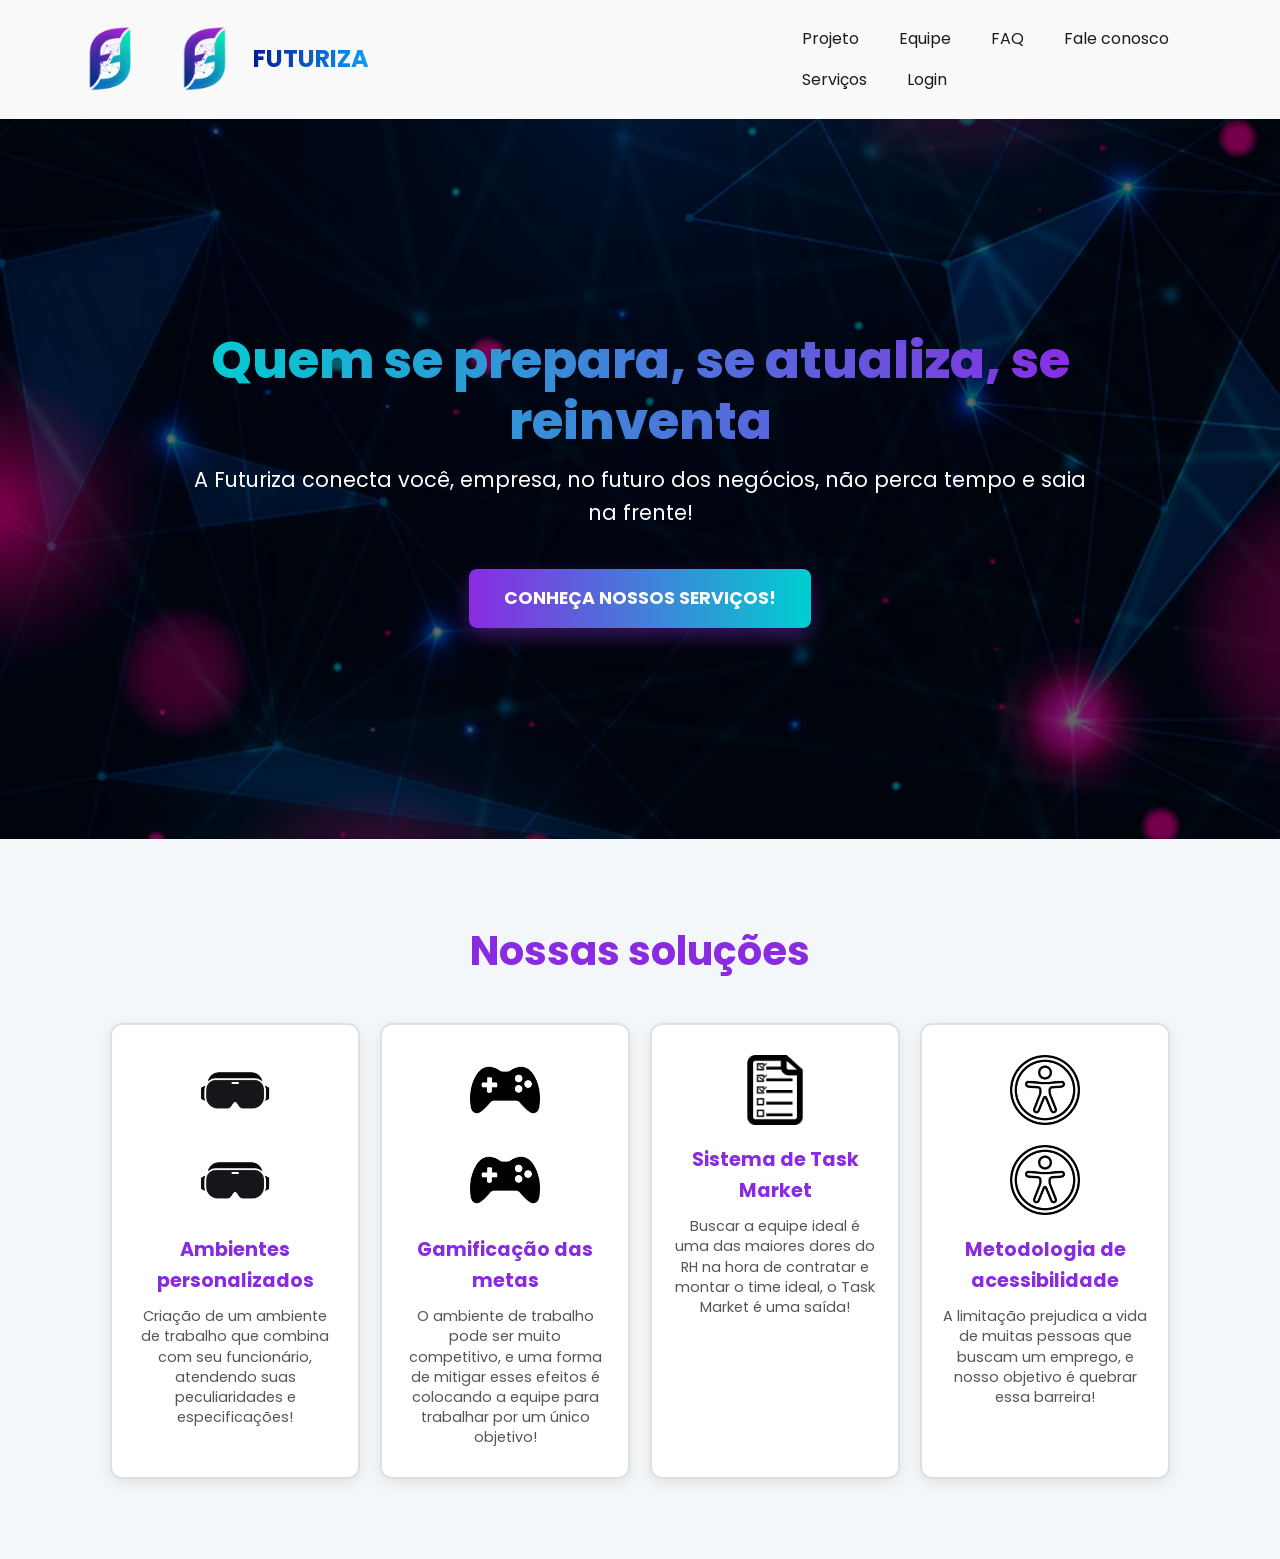
==== commit 45bfeac4: "Correcao de divergencias" ====
--- a/index.html
+++ b/index.html
@@ -11,6 +11,7 @@
 <body>
     <header>
         <section class="logoCompleto">
+            <img src="assets/img/Logo.png" alt="Logo da Futuriza">
             <img src="assets/img/Logo.png" alt="Logo da Futuriza">
             <div class="linkHome"><a href="index.html"><h1>FUTURIZA</h1></a></div>
         </section>
@@ -29,16 +30,19 @@
             <h4>A Futuriza conecta você, empresa, no futuro dos negócios, não perca tempo e saia na frente!</h4>
             <a href="futuriza.html" class="button">Conheça nossos serviços!</a>
             <img src="assets/img/fundoTechHome.avif" alt="Polígonos Azul e Roxo">
+            <img src="assets/img/fundoTechHome.avif" alt="Polígonos Azul e Roxo">
         </section>
         <section>
             <h2>Nossas soluções</h2>
             <nav class="quadros-container">
                 <div class="quadros">
                     <img src="assets/icons/iconeVr.png" alt="Icone realidade virtual">
+                    <img src="assets/icons/iconeVr.png" alt="Icone realidade virtual">
                     <h4>Ambientes personalizados</h4>
                     <h6>Criação de um ambiente de trabalho que combina com seu funcionário, atendendo suas peculiaridades e especificações!</h6>
                 </div>
                 <div class="quadros">
+                    <img src="assets/icons/iconeGame.png" alt="Icone game">
                     <img src="assets/icons/iconeGame.png" alt="Icone game">
                     <h4>Gamificação das metas</h4>
                     <h6>O ambiente de trabalho pode ser muito competitivo, e uma forma de mitigar esses efeitos é colocando a equipe para trabalhar por um único objetivo!</h6>
@@ -50,6 +54,7 @@
                 </div>
                 <div class="quadros">
                     <img src="assets/icons/iconeAcessibilidade.png" alt="Icone acessibilidade">
+                    <img src="assets/icons/iconeAcessibilidade.png" alt="Icone acessibilidade">
                     <h4>Metodologia de acessibilidade</h4>
                     <h6>A limitação prejudica a vida de muitas pessoas que buscam um emprego, e nosso objetivo é quebrar essa barreira!</h6>
                 </div>
--- a/css/style.css
+++ b/css/style.css
@@ -675,13 +675,16 @@
     text-align: center;
     overflow: hidden;
 }
-
-.mainLogin section:first-child h1 {
-    font-size: 2.5em;
-    font-weight: 800;
-    margin-bottom: 5px;
-    line-height: 1.2;
-    color: #ffffff;
+.linkHome a{
+    text-decoration: none;  
+}
+.logoCompleto {
+    display: flex;
+    align-items: center;
+}
+
+.logoCompleto img {
+    width: 13%;
 }
 
 .mainLogin section:first-child h2 {
@@ -797,108 +800,68 @@
 
 .login-button {
     width: 100%;
-    padding: 15px;
-    border: none;
-    border-radius: 8px;
-    font-size: 1.1em;
-    font-weight: 700;
-    color: #ffffff;
-    background: linear-gradient(90deg, #8A2BE2 0%, #C042F3 100%);
-    cursor: pointer;
-    transition: all 0.3s ease;
-    box-shadow: 0 8px 20px rgba(138, 43, 226, 0.4);
-}
-
-.login-button:hover {
-    transform: translateY(-3px);
-    box-shadow: 0 10px 25px rgba(0, 206, 209, 0.6);
-    background: linear-gradient(90deg, #9932CC 0%, #00BFFF 100%);
-}
-
-.linkCadastro {
-    margin-top: 25px;
-    font-size: 0.9em;
-    color: #666;
-}
-
-.linkCadastro a {
-    color: #00CED1;
-    text-decoration: none;
+}
+
+
+
+
+
+.container-imagem{
+    display: flex;
+    justify-content: space-around;
+    flex-wrap: wrap;
+    margin: 50px auto;
+    gap: 30px;
+    padding: 0 20px;
+}
+.fotoIlda, .fotoPedro, .fotoLucas {
+    width: 150px;
+    height: 150px;
+    object-fit: cover;
+    border-radius: 50%;
+    margin-bottom: 10px;
+    border: 4px solid #007bff;
+    box-shadow: 0 4px 8px rgba(0, 0, 0, 0.1);
+}
+
+.pessoasDaOng, .turmaDoBem, .roadMap, .fotoIlda, .fotoPedro, .fotoLucas {
+    float: none; 
+    margin: auto;
+}
+
+
+.container-imagem {
+    display: flex;
+    flex-wrap: wrap; 
+    justify-content: center; 
+    margin: 50px auto 0 auto;
+    max-width: 800px;
+}
+
+.container-imagem > div {
+    text-align: center;
+    max-width: 250px;
+    width: 50%;
+    box-sizing: border-box; 
+    padding: 0 10px;
+    margin-bottom: 30px; 
+}
+.container-imagem > div:last-child {
+    width: 100%; 
+    max-width: 500px;
+}
+
+
+.container-imagem h3 {
+    color: #343a40;
+    font-size: 1.1rem;
+    margin-top: 10px;
+}
+.container-imagem a {
+    color: #007bff;
     font-weight: 600;
-}
-/* ======================= LOGIN ============================== */
-/* ======================= SOBRE ============================== */
-
-.mainSobre {
-    background-color: #e9ecef;
-    max-width: 1300px;
-    margin: 0 auto;
-    padding: 20px 0;
-    min-height: 100vh;
-}
-
-.articleSobre {
-    max-width: 900px;
-    margin: 30px auto;
-    padding: 40px 40px 50px 40px;
-    background-color: #ffffff;
-    border-radius: 15px;
-    box-shadow: 0 10px 30px rgba(0, 0, 0, 0.08);
-}
-
-.articleSobre h2 {
-    color: #8A2BE2;
-    font-size: 2em;
-    font-weight: 700;
-    padding-top: 0;
-    margin-bottom: 30px;
-    text-align: center;
-}
-
-.descritivo {
-    max-width: 100%;
-    margin: 0 auto;
-}
-
-.descritivo p {
-    font-size: 1.1em;
-    font-weight: 400;
-    color: #555555;
-    line-height: 1.8;
-    text-align: justify;
-    margin-bottom: 1.5em;
-}
-
-.descritivo h3 {
-    color: #00CED1;
-    font-size: 1.4em;
-    font-weight: 700;
-    margin-top: 30px;
-    margin-bottom: 15px;
-    border-bottom: 2px solid #f0f0f0;
-    padding-bottom: 5px;
-}
-
-.descritivo ul {
-    list-style: none;
-    padding-left: 0;
-    margin-bottom: 1.5em;
-}
-
-.descritivo ul li {
-    position: relative;
-    padding-left: 20px;
-    font-size: 1.1em;
-    line-height: 1.8;
-    color: #444444;
-}
-
-.descritivo ul li::before {
-    content: "•";
-    position: absolute;
-    left: 0;
-    color: #8A2BE2;
-    font-size: 1.2em;
-    line-height: 1.2;
-}
-/* ======================= SOBRE ============================== */+    transition: color 0.3s;
+}
+.container-imagem a:hover {
+    color: #0056b3;
+}
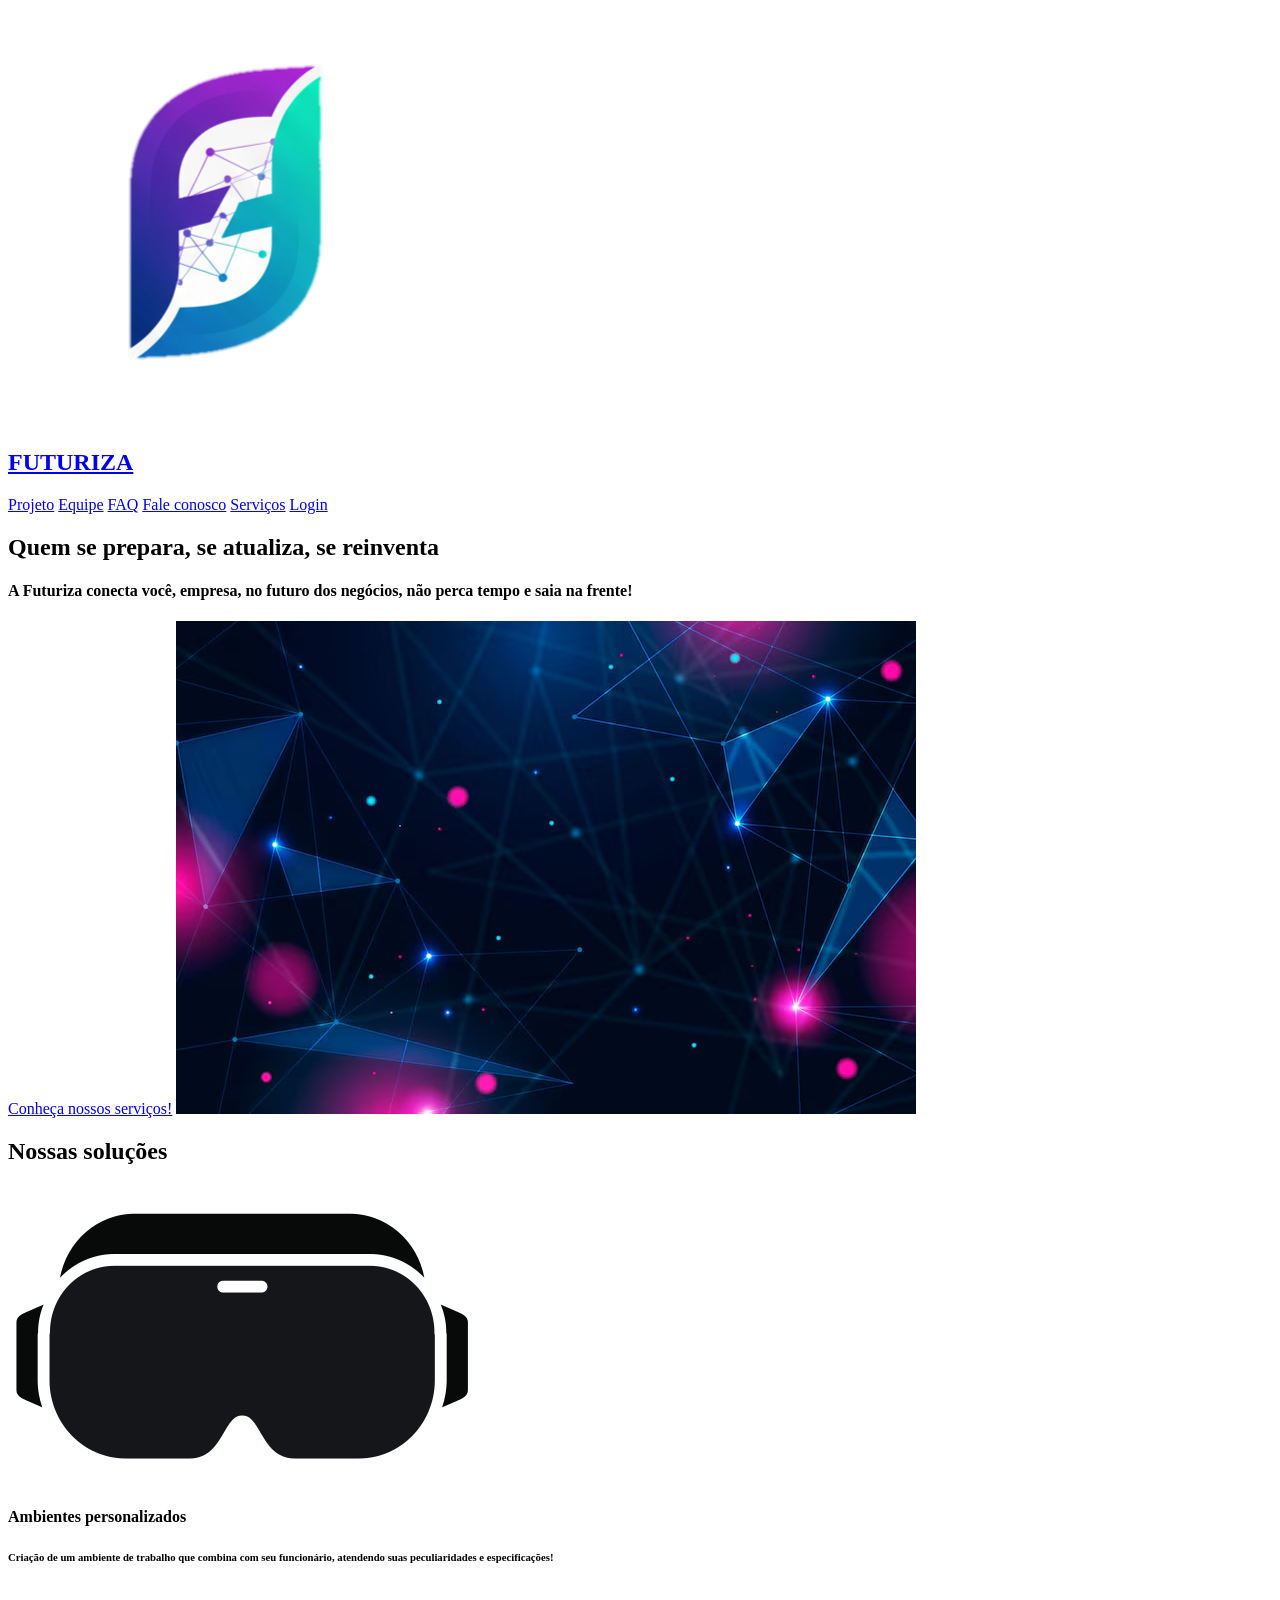
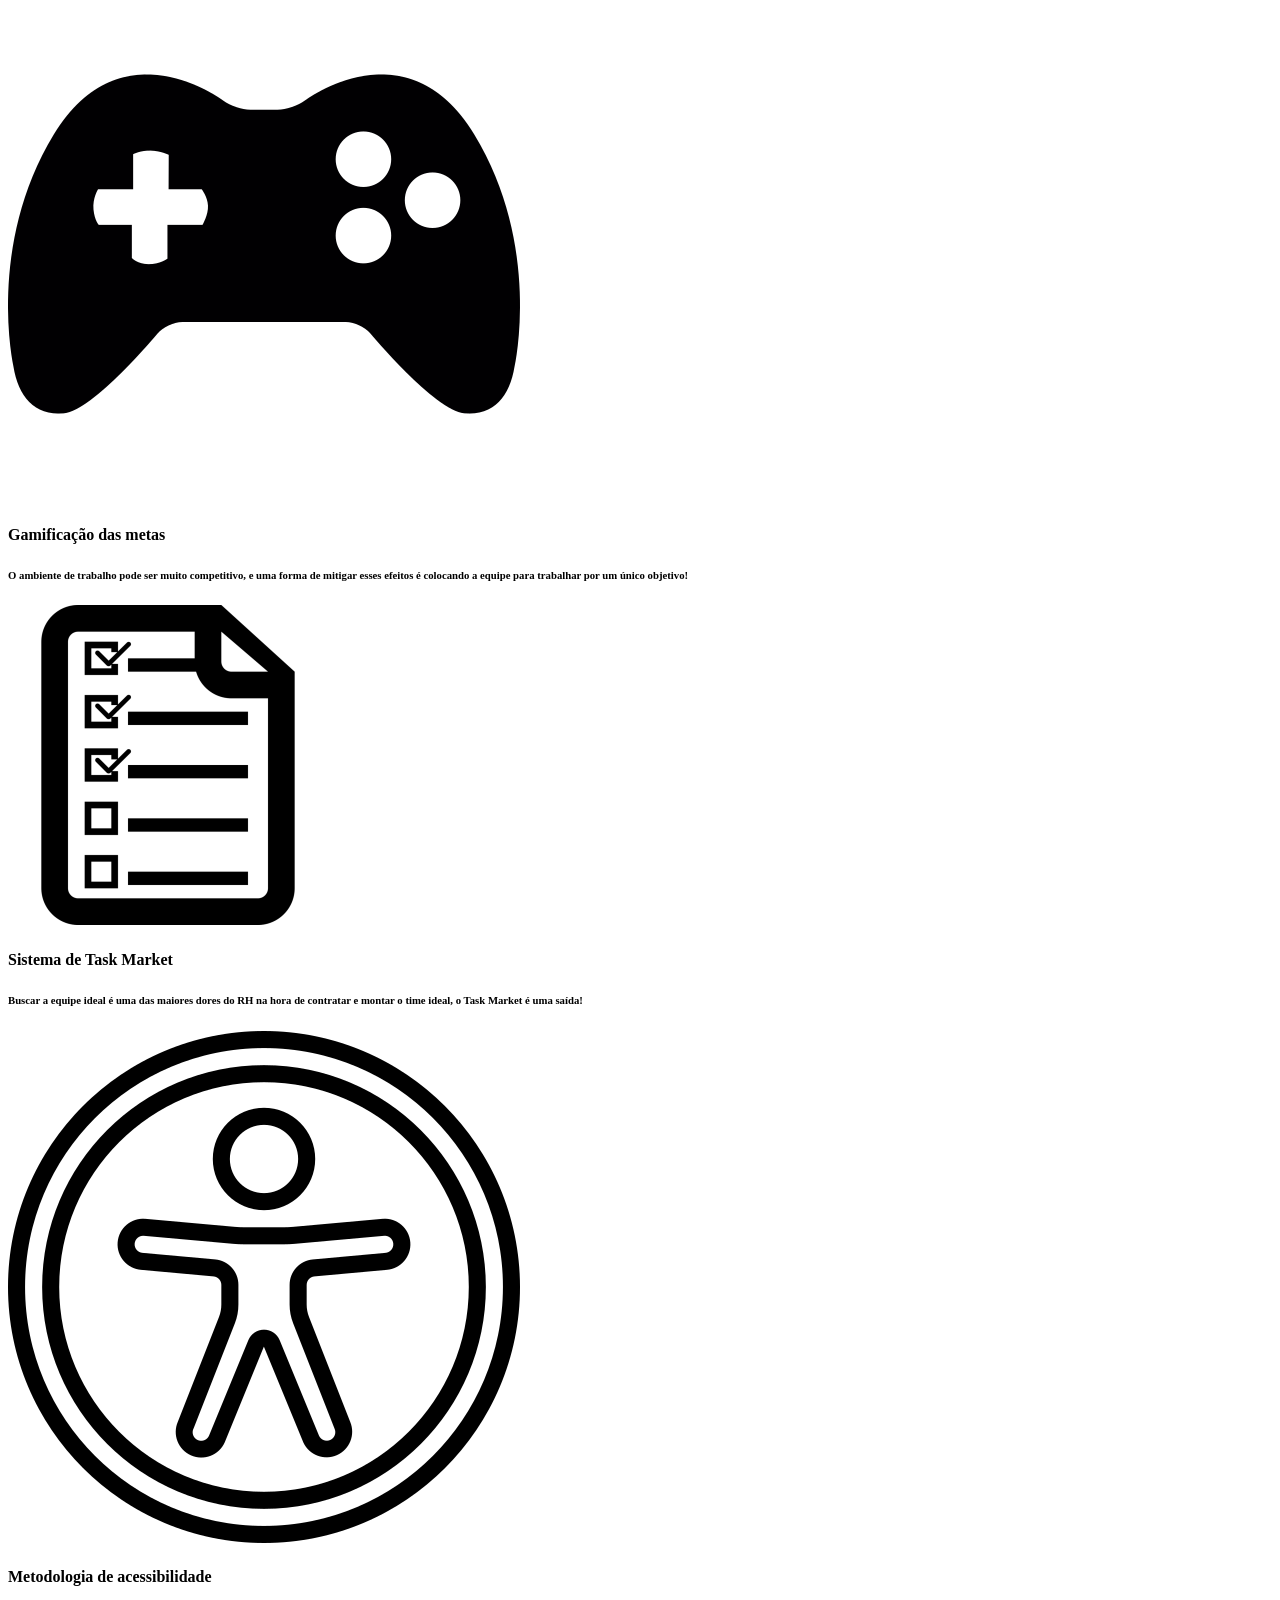
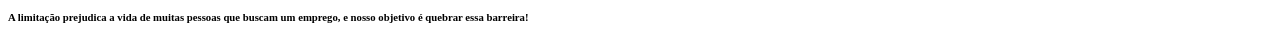
==== commit d4855a2b: "Add files via upload" ====
--- a/index.html
+++ b/index.html
@@ -11,7 +11,6 @@
 <body>
     <header>
         <section class="logoCompleto">
-            <img src="assets/img/Logo.png" alt="Logo da Futuriza">
             <img src="assets/img/Logo.png" alt="Logo da Futuriza">
             <div class="linkHome"><a href="index.html"><h1>FUTURIZA</h1></a></div>
         </section>
@@ -30,19 +29,16 @@
             <h4>A Futuriza conecta você, empresa, no futuro dos negócios, não perca tempo e saia na frente!</h4>
             <a href="futuriza.html" class="button">Conheça nossos serviços!</a>
             <img src="assets/img/fundoTechHome.avif" alt="Polígonos Azul e Roxo">
-            <img src="assets/img/fundoTechHome.avif" alt="Polígonos Azul e Roxo">
         </section>
         <section>
             <h2>Nossas soluções</h2>
             <nav class="quadros-container">
                 <div class="quadros">
                     <img src="assets/icons/iconeVr.png" alt="Icone realidade virtual">
-                    <img src="assets/icons/iconeVr.png" alt="Icone realidade virtual">
                     <h4>Ambientes personalizados</h4>
                     <h6>Criação de um ambiente de trabalho que combina com seu funcionário, atendendo suas peculiaridades e especificações!</h6>
                 </div>
                 <div class="quadros">
-                    <img src="assets/icons/iconeGame.png" alt="Icone game">
                     <img src="assets/icons/iconeGame.png" alt="Icone game">
                     <h4>Gamificação das metas</h4>
                     <h6>O ambiente de trabalho pode ser muito competitivo, e uma forma de mitigar esses efeitos é colocando a equipe para trabalhar por um único objetivo!</h6>
@@ -54,7 +50,6 @@
                 </div>
                 <div class="quadros">
                     <img src="assets/icons/iconeAcessibilidade.png" alt="Icone acessibilidade">
-                    <img src="assets/icons/iconeAcessibilidade.png" alt="Icone acessibilidade">
                     <h4>Metodologia de acessibilidade</h4>
                     <h6>A limitação prejudica a vida de muitas pessoas que buscam um emprego, e nosso objetivo é quebrar essa barreira!</h6>
                 </div>
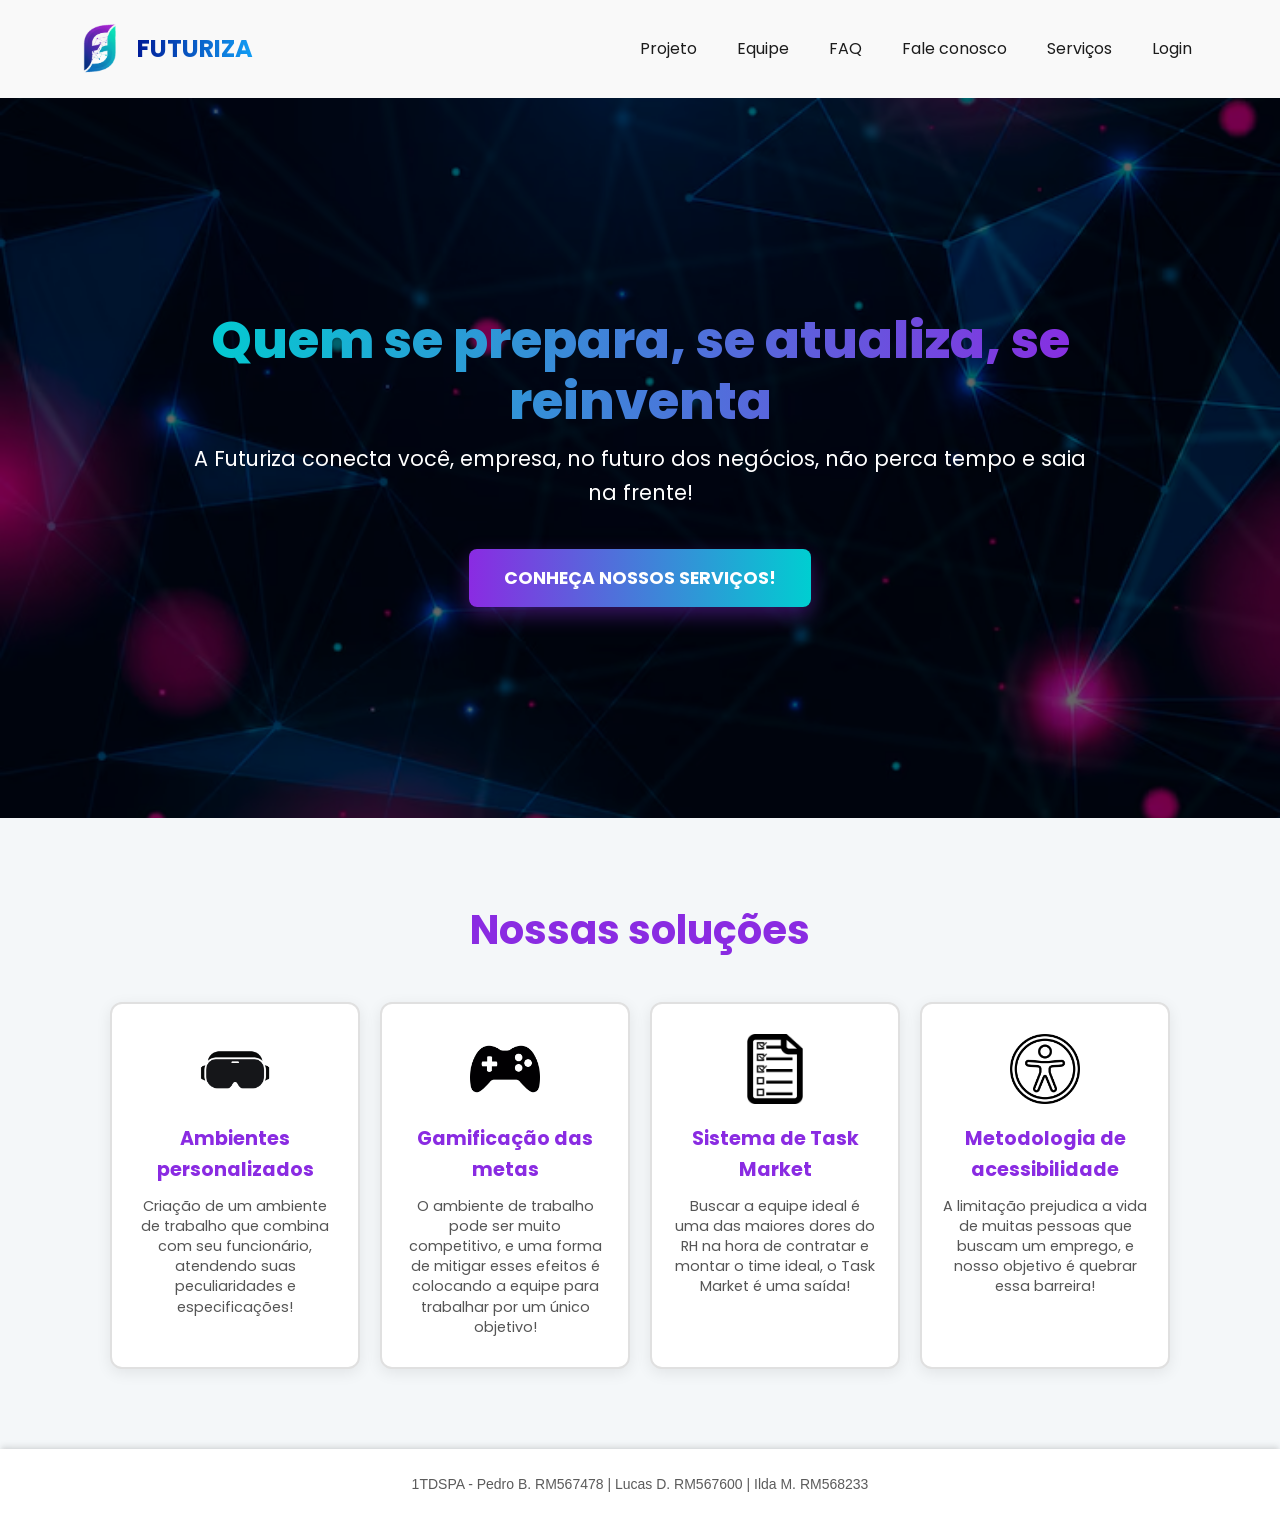
==== commit 06100b1c: "Versao 3.0 - Final" ====
--- a/index.html
+++ b/index.html
@@ -6,12 +6,12 @@
     <link rel="stylesheet" href="css/style.css">
     <link rel="stylesheet" href="css/small.css">
     <link rel="stylesheet" href="css/medium.css">
-    <title>Document</title>
+    <title>Site Futuriza</title>
 </head>
 <body>
     <header>
         <section class="logoCompleto">
-            <img src="assets/img/Logo.png" alt="Logo da Futuriza">
+            <img src="assets/img/Logo.png" alt="Logo da Futuriza: duas letras f invertida em relação à outra">
             <div class="linkHome"><a href="index.html"><h1>FUTURIZA</h1></a></div>
         </section>
         <nav>
@@ -28,33 +28,36 @@
             <h1>Quem se prepara, se atualiza, se reinventa</h1>
             <h4>A Futuriza conecta você, empresa, no futuro dos negócios, não perca tempo e saia na frente!</h4>
             <a href="futuriza.html" class="button">Conheça nossos serviços!</a>
-            <img src="assets/img/fundoTechHome.avif" alt="Polígonos Azul e Roxo">
+            <img src="assets/img/fundoTechHome.avif" alt="Linhas se cruzando criando polígonos azuis e roxos">
         </section>
         <section>
             <h2>Nossas soluções</h2>
             <nav class="quadros-container">
                 <div class="quadros">
-                    <img src="assets/icons/iconeVr.png" alt="Icone realidade virtual">
+                    <img src="assets/icons/iconeVr.png" alt="Icone generico de realidade virtual">
                     <h4>Ambientes personalizados</h4>
                     <h6>Criação de um ambiente de trabalho que combina com seu funcionário, atendendo suas peculiaridades e especificações!</h6>
                 </div>
                 <div class="quadros">
-                    <img src="assets/icons/iconeGame.png" alt="Icone game">
+                    <img src="assets/icons/iconeGame.png" alt="Icone generico de game">
                     <h4>Gamificação das metas</h4>
                     <h6>O ambiente de trabalho pode ser muito competitivo, e uma forma de mitigar esses efeitos é colocando a equipe para trabalhar por um único objetivo!</h6>
                 </div>
                 <div class="quadros">
-                    <img src="assets/icons/iconeTask.png" alt="Icone task">
+                    <img src="assets/icons/iconeTask.png" alt="Icone generico de to do list">
                     <h4>Sistema de Task Market</h4>
                     <h6>Buscar a equipe ideal é uma das maiores dores do RH na hora de contratar e montar o time ideal, o Task Market é uma saída!</h6>
                 </div>
                 <div class="quadros">
-                    <img src="assets/icons/iconeAcessibilidade.png" alt="Icone acessibilidade">
+                    <img src="assets/icons/iconeAcessibilidade.png" alt="Icone generico de acessibilidade">
                     <h4>Metodologia de acessibilidade</h4>
                     <h6>A limitação prejudica a vida de muitas pessoas que buscam um emprego, e nosso objetivo é quebrar essa barreira!</h6>
                 </div>
             </nav>
         </section>
-    </main>  
+    </main>
+    <footer class="footer-futuriza">
+            <p>1TDSPA - Pedro B. RM567478 | Lucas D. RM567600 | Ilda M. RM568233</p>
+        </footer>
 </body>
 </html>
--- a/css/style.css
+++ b/css/style.css
@@ -0,0 +1,914 @@
+@import url('https://fonts.googleapis.com/css2?family=Poppins&display=swap');
+
+/* ======================= GERAL ============================== */
+* {
+    box-sizing: border-box;
+    margin: 0;
+}
+
+body {
+    font-family: 'Poppins', sans-serif;
+    background-color: #f4f7f9;
+    line-height: 1.6;
+    min-height: 100vh;
+    color: #333333;
+}
+
+header {
+    background-color: #f9f9f9f9;
+    padding: 15px 5%;
+    display: flex;
+    justify-content: space-between;
+    align-items: center;
+    box-shadow: 0 2px 5px rgba(0, 0, 0, 0.1);
+}
+
+.linkHome a{
+    text-decoration: none;
+    transition: all 0.3s ease;
+    display: inline-block;
+}
+.linkHome a:hover{
+    background-color: #f9f9f9f9;
+    transform: translateY(-4px);
+}
+
+.logoCompleto {
+    display: flex;
+    align-items: center;
+}
+
+.logoCompleto img {
+    width: 13%;
+}
+
+.logoCompleto h1 {
+    font-size: 1.5rem;
+    background-image: linear-gradient(to right, #001c98, #129ef5);
+    background-clip: text;
+    color: transparent;
+    margin: 0;
+    font-weight: 700;
+}
+
+nav a {
+    color: rgb(28, 28, 28);
+    text-decoration: none;
+    margin-right: 12px;
+    padding: 8px 12px;
+    border-radius: 12px;
+    transition: all 0.3s ease;
+    display: inline-block;
+}
+
+nav a:hover {
+    color: #8A2BE2;
+    background-color: #f9f9f9f9;
+    box-shadow: 0 4px 10px rgba(0, 0, 0, 0.15);
+    transform: translateY(-2px);
+}
+.footer-futuriza {
+            background-color: #ffffff;
+            color: #5b5b5b;
+            padding: 1.5rem 1rem;
+            text-align: center;
+            font-size: 0.875rem;
+            font-weight: 300;
+            box-shadow: 0 -4px 6px -1px rgba(0, 0, 0, 0.1), 0 -2px 4px -2px rgba(0, 0, 0, 0.06);
+            width: 100%;
+        }
+/* ======================= GERAL ============================== */
+/* ======================= CONTATO/FAQ ============================== */
+
+.mainContato, .mainFaq {
+    position: relative;
+    min-height: 100vh;
+    display: flex;
+    justify-content: center;
+    align-items: center;
+    padding: 60px 0;
+}
+
+.mainContato img, .mainFaq img {
+    position: absolute;
+    top: 0;
+    left: 0;
+    width: 100%;
+    height: 100%;
+    min-height: auto;
+    object-fit: cover;
+    z-index: 1;
+    filter: brightness(0.7);
+}
+
+.contato, .perguntas {
+    position: relative;
+    z-index: 2;
+    max-width: 800px;
+    width: 90%;
+    background-color: #ffffff;
+    border-radius: 15px;
+    box-shadow: 0 15px 40px rgba(0, 0, 0, 0.5);
+}
+
+.contato {
+    padding: 40px;
+}
+
+.perguntas {
+    max-height: 857px;
+    overflow-y: auto;
+    padding: 30px;
+}
+
+.tituloContato, .tituloFaq {
+    text-align: center;
+    margin-bottom: 40px;
+}
+
+.tituloContato h1, .tituloFaq h1 {
+    background: linear-gradient(45deg, #8A2BE2, #00CED1);
+    -webkit-background-clip: text;
+    -webkit-text-fill-color: transparent;
+    font-weight: 700;
+    font-size: 2.5em;
+}
+
+.formulario-futuriza fieldset {
+    border: none;
+    padding: 0;
+    margin-bottom: 25px;
+}
+
+.formulario-futuriza legend {
+    font-size: 1.2em;
+    font-weight: 600;
+    color: #8A2BE2;
+    margin-bottom: 15px;
+    padding-bottom: 5px;
+    border-bottom: 1px solid #e0e0e0;
+    width: 100%;
+}
+
+.formulario-futuriza .campo {
+    margin-bottom: 20px;
+}
+
+.formulario-futuriza label {
+    display: block;
+    margin-bottom: 8px;
+    font-weight: 600;
+    font-size: 0.9em;
+    color: #333333;
+}
+
+.formulario-futuriza input[type="text"],
+.formulario-futuriza input[type="email"],
+.formulario-futuriza input[type="tel"],
+.formulario-futuriza textarea {
+    width: 100%;
+    padding: 15px 12px;
+    border: none;
+    border-bottom: 2px solid #e0e0e0;
+    background-color: transparent;
+    font-family: inherit;
+    font-size: 1em;
+    transition: border-bottom-color 0.4s ease, box-shadow 0.4s ease;
+    border-radius: 0;
+}
+
+.formulario-futuriza input::placeholder,
+.formulario-futuriza textarea::placeholder {
+    color: #a0a0a0;
+    font-style: italic;
+}
+
+.formulario-futuriza input:focus,
+.formulario-futuriza textarea:focus {
+    border-bottom: 2px solid #00CED1;
+    box-shadow: 0 4px 0 0 rgba(0, 206, 209, 0.1);
+    outline: none;
+}
+
+.formulario-futuriza textarea {
+    resize: vertical;
+    min-height: 100px;
+}
+
+.btn-enviar {
+    display: block;
+    width: 100%;
+    padding: 18px;
+    background: linear-gradient(90deg, #8A2BE2 0%, #00CED1 100%);
+    color: #ffffff;
+    border: none;
+    border-radius: 8px;
+    font-size: 1.1em;
+    font-weight: 700;
+    letter-spacing: 1px;
+    cursor: pointer;
+    text-transform: uppercase;
+    transition: all 0.3s ease;
+    box-shadow: 0 4px 15px rgba(138, 43, 226, 0.4);
+    margin-top: 30px;
+}
+
+.btn-enviar:hover {
+    background: linear-gradient(90deg, #9932CC 0%, #00BFFF 100%);
+    transform: translateY(-3px);
+    box-shadow: 0 8px 20px rgba(0, 206, 209, 0.5);
+}
+
+.perguntas h3 {
+    cursor: pointer;
+    background-color: #ffffff;
+    color: #8A2BE2;
+    padding: 15px 20px;
+    margin-bottom: 0px;
+    border: 1px solid #e0e0e0;
+    border-radius: 8px;
+    font-size: 1.1em;
+    font-weight: 600;
+    transition: all 0.3s ease;
+    display: flex;
+    justify-content: space-between;
+    align-items: center;
+    margin-top: 15px;
+}
+
+.perguntas h3:first-of-type {
+    margin-top: 0;
+}
+
+.perguntas h3:hover {
+    background-color: #F8F8FF;
+    border-color: #00CED1;
+}
+
+.perguntas p {
+    background-color: #f9f9f9;
+    color: #555555;
+    padding: 15px 25px;
+    margin-top: 0;
+    border-top: none;
+    border: 1px solid #e0e0e0;
+    border-top-left-radius: 0;
+    border-top-right-radius: 0;
+    border-bottom-left-radius: 8px;
+    border-bottom-right-radius: 8px;
+    font-size: 1em;
+    margin-bottom: 15px;
+}
+/* ======================= CONTATO/FAQ ============================== */
+/* ======================= FUTURIZA/INDEX============================== */
+
+.faleComAtendente {
+    position: relative;
+    display: flex;
+    flex-direction: column;
+    justify-content: center;
+    align-items: center;
+    text-align: center;
+    min-height: 85vh;
+    padding: 80px 20px;
+    overflow: hidden;
+}
+
+.faleComAtendente img {
+    position: absolute;
+    top: 0;
+    left: 0;
+    width: 100%;
+    height: 100%;
+    object-fit: cover;
+    z-index: 1;
+    filter: brightness(0.4) saturate(1.2);
+}
+
+.faleComAtendente h1, 
+.faleComAtendente h3, 
+.faleComAtendente a {
+    position: relative;
+    z-index: 2;
+    color: #ffffff;
+    max-width: 900px;
+    margin: 0 auto;
+}
+
+.faleComAtendente h1 {
+    font-size: 3.5em;
+    font-weight: 800;
+    margin-bottom: 20px;
+    line-height: 1.2;
+    background: linear-gradient(90deg, #00CED1 0%, #8A2BE2 100%);
+    -webkit-background-clip: text;
+    -webkit-text-fill-color: transparent;
+}
+
+.faleComAtendente h3 {
+    font-size: 1.4em;
+    font-weight: 400;
+    margin-bottom: 40px;
+}
+
+.faleComAtendente a {
+    text-decoration: none;
+    padding: 15px 35px;
+    border-radius: 8px;
+    font-size: 1.1em;
+    font-weight: 700;
+    text-transform: uppercase;
+    background: linear-gradient(90deg, #8A2BE2 0%, #00CED1 100%);
+    box-shadow: 0 8px 20px rgba(138, 43, 226, 0.4);
+    transition: all 0.3s ease;
+}
+
+.faleComAtendente a:hover {
+    transform: translateY(-3px);
+    box-shadow: 0 10px 25px rgba(0, 206, 209, 0.6);
+    background: linear-gradient(90deg, #9932CC 0%, #00BFFF 100%);
+}
+
+.articleFuturiza {
+    max-width: 1100px;
+    margin: 60px auto;
+    padding: 0;
+}
+
+.articleFuturiza h2 {
+    color: #8A2BE2;
+    font-size: 2em;
+    font-weight: 700;
+    margin-bottom: 20px;
+    padding: 0 20px;
+}
+
+.articleFuturiza h4 {
+    font-size: 1em;
+    font-weight: 400;
+    color: #555555;
+    margin-bottom: 40px;
+    white-space: pre-line;
+    padding: 0 20px;
+}
+
+.rolagem-fotos {
+    display: flex;
+    overflow-x: auto;
+    padding: 0 20px;
+    scrollbar-width: none;
+    -ms-overflow-style: none;
+}
+
+.rolagem-fotos::-webkit-scrollbar {
+    display: none;
+}
+
+.rolagem-fotos img {
+    flex-shrink: 0;
+    width: 300px;
+    height: 200px;
+    border-radius: 10px;
+    object-fit: cover;
+    margin-right: 20px;
+    transition: transform 0.3s ease;
+    border: 1px solid #9ab1f7;
+}
+
+.rolagem-fotos img:last-of-type {
+    margin-right: 20px;
+}
+
+.rolagem-fotos img:hover {
+    transform: scale(1.05);
+    box-shadow: 0 8px 20px rgba(0, 0, 0, 0.2);
+}
+
+section h2 {
+    max-width: 1100px;
+    margin: 60px auto 30px auto;
+    padding: 0 20px;
+    color: #8A2BE2;
+    font-size: 2em;
+    font-weight: 700;
+}
+
+.inovaçao-container {
+    max-width: 1100px;
+    margin: 0 auto 60px auto;
+    padding: 0 20px;
+    display: grid;
+    grid-template-columns: repeat(auto-fit, minmax(250px, 1fr));
+    gap: 20px;
+    text-align: center;
+}
+
+.quadros-inovacao {
+    display: flex;
+    flex-direction: column;
+    justify-content: center;
+    align-items: center;
+    min-height: 180px;
+    background-color: #ffffff;
+    border-radius: 12px;
+    border: 2px solid #e0e0e0;
+    transition: all 0.3s ease;
+    box-shadow: 0 4px 12px rgba(0, 0, 0, 0.05);
+    padding: 20px 10px;
+}
+
+.quadros-inovacao img {
+    width: 60px;
+    height: 60px;
+    object-fit: contain;
+    margin-bottom: 15px;
+    transition: transform 0.3s ease;
+}
+
+.quadros-inovacao h4 {
+    color: #333333;
+    font-size: 1.1em;
+    font-weight: 600;
+}
+
+.quadros-inovacao:hover {
+    transform: translateY(-5px);
+    border-color: transparent;
+    border-width: 3px;
+    border-style: solid;
+    border-image: linear-gradient(45deg, #8A2BE2, #00CED1) 1;
+    box-shadow: 0 10px 20px rgba(0, 206, 209, 0.3);
+}
+
+.quadros-inovacao:hover img {
+    transform: scale(1.1);
+}
+
+.mainIndex section:first-child {
+    position: relative;
+    display: flex;
+    flex-direction: column;
+    justify-content: center;
+    align-items: center;
+    text-align: center;
+    min-height: 80vh;
+    padding: 80px 20px;
+    overflow: hidden;
+}
+.mainIndex section:first-child img {
+    position: absolute;
+    top: 0;
+    left: 0;
+    width: 100%;
+    height: 100%;
+    object-fit: cover;
+    z-index: 1;
+    filter: brightness(0.4) saturate(1.2);
+}
+.mainIndex section:first-child h1,
+.mainIndex section:first-child h4,
+.mainIndex section:first-child .button {
+    position: relative;
+    z-index: 2;
+    color: #ffffff;
+    max-width: 900px;
+    margin: 0 auto;
+}
+.mainIndex section:first-child h1 {
+    font-size: 3.2em;
+    font-weight: 800;
+    margin-bottom: 10px;
+    line-height: 1.2;
+    background: linear-gradient(90deg, #00CED1 0%, #8A2BE2 100%);
+    -webkit-background-clip: text;
+    -webkit-text-fill-color: transparent;
+}
+.mainIndex section:first-child h4 {
+    font-size: 1.3em;
+    font-weight: 400;
+    margin-bottom: 40px;
+}
+.mainIndex .button {
+    display: inline-block;
+    text-decoration: none;
+    padding: 15px 35px;
+    border-radius: 8px;
+    font-size: 1.1em;
+    font-weight: 700;
+    text-transform: uppercase;
+    background: linear-gradient(90deg, #8A2BE2 0%, #00CED1 100%);
+    box-shadow: 0 8px 20px rgba(138, 43, 226, 0.4);
+    transition: all 0.3s ease;
+
+}
+.mainIndex .button:hover {
+    transform: translateY(-3px);
+    box-shadow: 0 10px 25px rgba(0, 206, 209, 0.6);
+    background: linear-gradient(90deg, #9932CC 0%, #00BFFF 100%);
+
+}
+.mainIndex section:last-child {
+    max-width: 1100px;
+    margin: 80px auto;
+    padding: 0 20px;
+}
+.mainIndex section:last-child h2 {
+    text-align: center;
+    color: #8A2BE2;
+    font-size: 2.5em;
+    font-weight: 700;
+    margin-bottom: 40px;
+}
+
+
+.quadros-container {
+    display: grid;
+    grid-template-columns: repeat(auto-fit, minmax(250px, 1fr));
+    gap: 20px;
+}
+
+.quadros {
+    display: flex;
+    flex-direction: column;
+    align-items: center;
+    text-align: center;
+    background-color: #ffffff;
+    border-radius: 12px;
+    border: 2px solid #e0e0e0;
+    transition: all 0.3s ease;
+    box-shadow: 0 4px 15px rgba(0, 0, 0, 0.08);
+    padding: 30px 20px;
+}
+
+.quadros img {
+    width: 70px;
+    height: 70px;
+    object-fit: contain;
+    margin-bottom: 20px;
+    transition: transform 0.3s ease;
+}
+
+.quadros h4 {
+    color: #8A2BE2;
+    font-size: 1.2em;
+    font-weight: 700;
+    margin-bottom: 10px;
+}
+
+.quadros h6 {
+    color: #555555;
+    font-size: 0.9em;
+    font-weight: 400;
+    line-height: 1.4;
+    min-height: auto;
+}
+
+.quadros:hover {
+    transform: translateY(-8px);
+    border-color: transparent;
+    border-width: 3px;
+    border-style: solid;
+    border-image: linear-gradient(45deg, #8A2BE2, #00CED1) 1;
+    box-shadow: 0 15px 30px rgba(0, 206, 209, 0.4);
+}
+
+.quadros:hover img {
+    transform: scale(1.1);
+}
+/* ======================= FUTURIZA/INDEX ============================== */
+/* ======================= INTEGRANTES ============================== */
+
+.container-imagem {
+    max-width: 1200px;
+    margin: 60px auto;
+    padding: 0 20px;
+    display: grid;
+    grid-template-columns: repeat(auto-fit, minmax(280px, 1fr));
+    gap: 40px 30px;
+    justify-items: center;
+}
+
+.texto {
+    grid-column: 1 / -1;
+    width: 100%;
+    text-align: center;
+}
+
+.texto h1 {
+    background: linear-gradient(45deg, #8A2BE2, #C042F3);
+    -webkit-background-clip: text;
+    -webkit-text-fill-color: transparent;
+    font-size: 2.5em;
+    font-weight: 700;
+    margin-bottom: 50px;
+}
+
+.membro-1, .membro-2, .membro-3 {
+    width: 100%;
+    max-width: 300px;
+    padding: 20px;
+    text-align: center;
+    background-color: #ffffff;
+    border-radius: 12px;
+    border: 2px solid #e0e0e0;
+    box-shadow: 0 6px 15px rgba(0, 0, 0, 0.1);
+    transition: all 0.3s ease;
+}
+
+.membro-1 img, .membro-2 img, .membro-3 img {
+    width: 180px;
+    height: 180px;
+    object-fit: cover;
+    border-radius: 50%;
+    margin-bottom: 15px;
+    border: 4px solid #00CED1;
+    box-shadow: 0 4px 15px rgba(138, 43, 226, 0.3);
+    transition: all 0.3s ease;
+}
+
+.membro-1 h3, .membro-2 h3, .membro-3 h3 {
+    font-size: 1.1em;
+    font-weight: 600;
+    line-height: 1.4;
+    color: #333333;
+    margin-bottom: 0;
+}
+
+.membro-1 a, .membro-2 a, .membro-3 a {
+    display: block;
+    text-decoration: none;
+    font-weight: 600;
+    color: #00CED1;
+    transition: color 0.3s;
+    margin-top: 5px;
+}
+
+.membro-1 a:hover, .membro-2 a:hover, .membro-3 a:hover {
+    color: #8A2BE2;
+}
+
+.membro-1:hover img, .membro-2:hover img, .membro-3:hover img {
+    border: 4px solid transparent;
+    border-image: linear-gradient(45deg, #8A2BE2, #00CED1) 1;
+    box-shadow: 0 0 20px rgba(0, 206, 209, 0.7);
+    transform: scale(1.05);
+}
+
+.membro-1:hover, .membro-2:hover, .membro-3:hover {
+    transform: translateY(-5px);
+    box-shadow: 0 10px 25px rgba(0, 0, 0, 0.2);
+}
+/* ======================= INTEGRANTES ============================== */
+/* ======================= LOGIN ============================== */
+
+.mainLogin {
+    display: flex;
+    width: 90%;
+    max-width: 1100px;
+    min-height: 700px;
+    margin: 40px auto;
+    border-radius: 20px;
+    overflow: hidden;
+    box-shadow: 0 20px 50px rgba(0, 0, 0, 0.2);
+}
+
+.mainLogin section:first-child {
+    position: relative;
+    flex: 1;
+    background-color: #5d3f94;
+    color: #ffffff;
+    padding: 50px;
+    display: flex;
+    flex-direction: column;
+    justify-content: center;
+    align-items: center; 
+    text-align: center;
+    overflow: hidden;
+}
+
+.mainLogin section:first-child h1 {
+    font-size: 2.5em;
+    font-weight: 800;
+    margin-bottom: 5px;
+    line-height: 1.2;
+    color: #ffffff;
+}
+
+.mainLogin section:first-child h2 {
+    font-size: 1.2em;
+    font-weight: 400;
+    margin-top: 0;
+    margin-bottom: 30px;
+    color:#ffffff;
+    max-width: 90%;
+}
+
+.mainLogin section:first-child img {
+    position: absolute;
+    top: 0;
+    left: 0;
+    width: 100%;
+    height: 100%;
+    object-fit: cover;
+    opacity: 0.4;
+    z-index: 1;
+}
+
+.mainLogin section:first-child h1, .mainLogin section:first-child h2 {
+    z-index: 2;
+    position: relative;
+}
+
+.login-container {
+    flex: 1;
+    background-color: #ffffff;
+    padding: 50px;
+    display: flex;
+    flex-direction: column;
+    justify-content: center;
+    text-align: center;
+}
+
+.login-titulo {
+    font-size: 1.8em;
+    font-weight: 700;
+    color: #8A2BE2;
+    margin-bottom: 30px;
+}
+
+.ligar-buttons {
+    display: flex;
+    justify-content: center;
+    gap: 10px;
+    margin-bottom: 30px;
+    background-color: #f0f0f0;
+    border-radius: 10px;
+    padding: 5px;
+}
+
+.ligar-buttons button {
+    background: none;
+    border: none;
+    padding: 10px 20px;
+    border-radius: 8px;
+    font-size: 0.95em;
+    font-weight: 600;
+    color: #555;
+    cursor: pointer;
+    transition: all 0.3s ease;
+    flex: 1;
+}
+
+.ligar-buttons button.ativo {
+    background: linear-gradient(90deg, #8A2BE2 0%, #00CED1 100%);
+    color: #ffffff;
+    box-shadow: 0 4px 10px rgba(0, 0, 0, 0.1);
+}
+
+.login-form {
+    width: 100%;
+}
+
+.entradaDados {
+    margin-bottom: 20px;
+    text-align: left;
+}
+
+.entradaDados label {
+    display: none;
+}
+
+.entradaDados input {
+    width: 100%;
+    padding: 12px 15px;
+    border: 1px solid #ddd;
+    border-radius: 8px;
+    font-size: 1em;
+    transition: border-color 0.3s ease, box-shadow 0.3s ease;
+}
+
+.entradaDados input:focus {
+    border-color: #8A2BE2;
+    box-shadow: 0 0 0 3px rgba(138, 43, 226, 0.2);
+    outline: none;
+}
+
+.esqueceuSenha {
+    text-align: right;
+    margin-bottom: 25px;
+    font-size: 0.9em;
+}
+
+.esqueceuSenha a {
+    color: #8A2BE2;
+    text-decoration: none;
+    font-weight: 500;
+}
+
+.login-button {
+    width: 100%;
+    padding: 15px;
+    border: none;
+    border-radius: 8px;
+    font-size: 1.1em;
+    font-weight: 700;
+    color: #ffffff;
+    background: linear-gradient(90deg, #8A2BE2 0%, #C042F3 100%);
+    cursor: pointer;
+    transition: all 0.3s ease;
+    box-shadow: 0 8px 20px rgba(138, 43, 226, 0.4);
+}
+
+.login-button:hover {
+    transform: translateY(-3px);
+    box-shadow: 0 10px 25px rgba(0, 206, 209, 0.6);
+    background: linear-gradient(90deg, #9932CC 0%, #00BFFF 100%);
+}
+
+.linkCadastro {
+    margin-top: 25px;
+    font-size: 0.9em;
+    color: #666;
+}
+
+.linkCadastro a {
+    color: #00CED1;
+    text-decoration: none;
+    font-weight: 600;
+}
+/* ======================= LOGIN ============================== */
+/* ======================= SOBRE ============================== */
+
+.mainSobre {
+    background-color: #e9ecef;
+    max-width: 1300px;
+    margin: 0 auto;
+    padding: 20px 0;
+    min-height: 100vh;
+}
+
+.articleSobre {
+    max-width: 900px;
+    margin: 30px auto;
+    padding: 40px 40px 50px 40px;
+    background-color: #ffffff;
+    border-radius: 15px;
+    box-shadow: 0 10px 30px rgba(0, 0, 0, 0.08);
+}
+
+.articleSobre h2 {
+    color: #8A2BE2;
+    font-size: 2em;
+    font-weight: 700;
+    padding-top: 0;
+    margin-bottom: 30px;
+    text-align: center;
+}
+
+.descritivo {
+    max-width: 100%;
+    margin: 0 auto;
+}
+
+.descritivo p {
+    font-size: 1.1em;
+    font-weight: 400;
+    color: #555555;
+    line-height: 1.8;
+    text-align: justify;
+    margin-bottom: 1.5em;
+}
+
+.descritivo h3 {
+    color: #00CED1;
+    font-size: 1.4em;
+    font-weight: 700;
+    margin-top: 30px;
+    margin-bottom: 15px;
+    border-bottom: 2px solid #f0f0f0;
+    padding-bottom: 5px;
+}
+
+.descritivo ul {
+    list-style: none;
+    padding-left: 0;
+    margin-bottom: 1.5em;
+}
+
+.descritivo ul li {
+    position: relative;
+    padding-left: 20px;
+    font-size: 1.1em;
+    line-height: 1.8;
+    color: #444444;
+}
+
+.descritivo ul li::before {
+    content: "•";
+    position: absolute;
+    left: 0;
+    color: #8A2BE2;
+    font-size: 1.2em;
+    line-height: 1.2;
+}
+/* ======================= SOBRE ============================== */
--- a/css/small.css
+++ b/css/small.css
@@ -0,0 +1,246 @@
+@media (max-width: 600px) {
+   header {
+        flex-direction: column;
+        padding: 15px 3%;
+    }
+
+    .logoCompleto {
+        margin-bottom: 15px;
+    }
+
+    .logoCompleto img {
+        width: 15%;
+    }
+
+    .logoCompleto h1 {
+        font-size: 1.2rem;
+    }
+
+    nav {
+        display: flex;
+        flex-wrap: wrap;
+        justify-content: center;
+        gap: 5px;
+    }
+
+    nav a {
+        margin-right: 0;
+        padding: 6px 10px;
+        font-size: 0.9em;
+    }
+
+    /* --- CONTATO/FAQ --- */
+    .mainContato, .mainFaq {
+        padding: 30px 0;
+    }
+
+    .contato, .perguntas {
+        width: 95%;
+        margin: 0 15px;
+    }
+
+    .contato {
+        padding: 30px 20px;
+    }
+
+    .perguntas {
+        padding: 20px;
+        max-height: 75vh;
+    }
+
+    .tituloContato h1, .tituloFaq h1 {
+        font-size: 2em;
+    }
+
+    .perguntas h3 {
+        font-size: 1em;
+        padding: 12px 15px;
+    }
+
+    .perguntas p {
+        padding: 10px 15px;
+        font-size: 0.95em;
+    }
+
+    /* --- FUTURIZA/INDEX --- */
+    .faleComAtendente {
+        min-height: 70vh;
+        padding: 60px 20px;
+    }
+
+    .faleComAtendente h1 {
+        font-size: 2.5em;
+    }
+
+    .faleComAtendente h3 {
+        font-size: 1.1em;
+    }
+
+    .faleComAtendente a {
+        padding: 12px 25px;
+        font-size: 1em;
+    }
+
+    .articleFuturiza {
+        margin: 40px auto;
+    }
+
+    .articleFuturiza h2 {
+        font-size: 1.6em;
+        padding: 0 15px;
+    }
+
+    .articleFuturiza h4 {
+        font-size: 0.9em;
+        padding: 0 15px;
+    }
+
+    .rolagem-fotos {
+        padding: 0 15px;
+    }
+
+    .rolagem-fotos img {
+        width: 250px;
+        height: 160px;
+        margin-right: 15px;
+    }
+
+    section h2 {
+        font-size: 1.8em;
+        padding: 0 15px;
+    }
+
+    .inovaçao-container {
+        grid-template-columns: 1fr;
+        gap: 15px;
+        padding: 0 15px;
+    }
+
+    .quadros-inovacao {
+        min-height: 150px;
+        padding: 15px 8px;
+    }
+
+    .quadros-inovacao img {
+        width: 50px;
+        height: 50px;
+    }
+
+    .quadros-inovacao h4 {
+        font-size: 1em;
+    }
+
+    .mainIndex section:first-child {
+        min-height: 70vh;
+        padding: 60px 20px;
+    }
+
+    .mainIndex section:first-child h1 {
+        font-size: 2.5em;
+    }
+
+    .mainIndex section:first-child h4 {
+        font-size: 1.1em;
+    }
+
+    .quadros-container {
+        grid-template-columns: 1fr;
+        gap: 20px;
+        padding: 0 15px;
+    }
+
+    .quadros {
+        padding: 20px;
+    }
+
+    .quadros img {
+        width: 60px;
+        height: 60px;
+    }
+
+    /* --- INTEGRANTES --- */
+    .container-imagem {
+        grid-template-columns: 1fr;
+        padding: 0 15px;
+    }
+
+    .texto h1 {
+        font-size: 2em;
+        margin-bottom: 30px;
+    }
+
+    .membro-1, .membro-2, .membro-3 {
+        max-width: 100%;
+        margin: 0 auto;
+    }
+    
+    .membro-1 img, .membro-2 img, .membro-3 img {
+        width: 150px;
+        height: 150px;
+    }
+
+    /* --- LOGIN --- */
+    .mainLogin {
+        flex-direction: column;
+        width: 95%;
+        margin: 20px auto;
+        min-height: auto;
+    }
+
+    .mainLogin section:first-child {
+        padding: 30px 20px;
+        min-height: 250px;
+    }
+
+    .mainLogin section:first-child h1 {
+        font-size: 2em;
+    }
+
+    .mainLogin section:first-child h2 {
+        font-size: 1em;
+        margin-bottom: 15px;
+    }
+
+    .login-container {
+        padding: 30px 20px;
+    }
+
+    .login-titulo {
+        font-size: 1.5em;
+        margin-bottom: 20px;
+    }
+
+    .ligar-buttons {
+        gap: 8px;
+        margin-bottom: 20px;
+    }
+
+    .ligar-buttons button {
+        padding: 10px;
+        font-size: 0.9em;
+    }
+
+    /* --- SOBRE --- */
+    .mainSobre {
+        padding: 10px 0;
+    }
+
+    .articleSobre {
+        margin: 20px auto;
+        padding: 30px 20px;
+    }
+
+    .articleSobre h2 {
+        font-size: 1.6em;
+    }
+
+    .descritivo p, .descritivo ul li {
+        font-size: 1em;
+        line-height: 1.6;
+    }
+
+    .descritivo h3 {
+        font-size: 1.2em;
+        margin-top: 20px;
+    }
+}
--- a/css/medium.css
+++ b/css/medium.css
@@ -0,0 +1,87 @@
+@media (min-width: 601px) and (max-width: 900px) {
+
+    header {
+        padding: 15px 4%;
+    }
+
+    .logoCompleto img {
+        width: 10%;
+    }
+
+    .logoCompleto h1 {
+        font-size: 1.4rem;
+    }
+    nav {
+    display: flex;
+    flex-wrap: wrap;
+    justify-content: center;
+    gap: 10px; 
+}
+
+nav a {
+    margin-right: 0;
+    padding: 8px 15px; 
+    font-size: 0.9em;
+}
+
+    .mainContato, .mainFaq {
+        padding: 40px 0;
+    }
+
+    .contato, .perguntas {
+        width: 85%;
+    }
+
+    .tituloContato h1, .tituloFaq h1 {
+        font-size: 2.2em;
+    }
+
+    .faleComAtendente h1 {
+        font-size: 3em;
+    }
+
+    .articleFuturiza {
+        margin: 50px auto;
+    }
+
+    .inovaçao-container {
+        grid-template-columns: repeat(4, 1fr);
+        gap: 15px;
+        padding: 0 15px;
+    }
+
+    .quadros-inovacao {
+        min-height: 160px;
+    }
+
+    .quadros-container {
+        grid-template-columns: repeat(2, 1fr);
+        gap: 20px;
+        padding: 0 15px;
+    }
+
+    .container-imagem {
+        grid-template-columns: repeat(auto-fit, minmax(250px, 1fr));
+        gap: 30px 20px;
+    }
+
+    .mainLogin {
+        width: 95%;
+        max-width: 900px; 
+        min-height: 600px;
+    }
+
+    .mainLogin section:first-child h1 {
+        font-size: 2.2em;
+    }
+
+    .login-container {
+        padding: 40px;
+    }
+    
+    .articleSobre {
+        max-width: 800px;
+        margin: 25px auto;
+        padding: 30px;
+    }
+}
